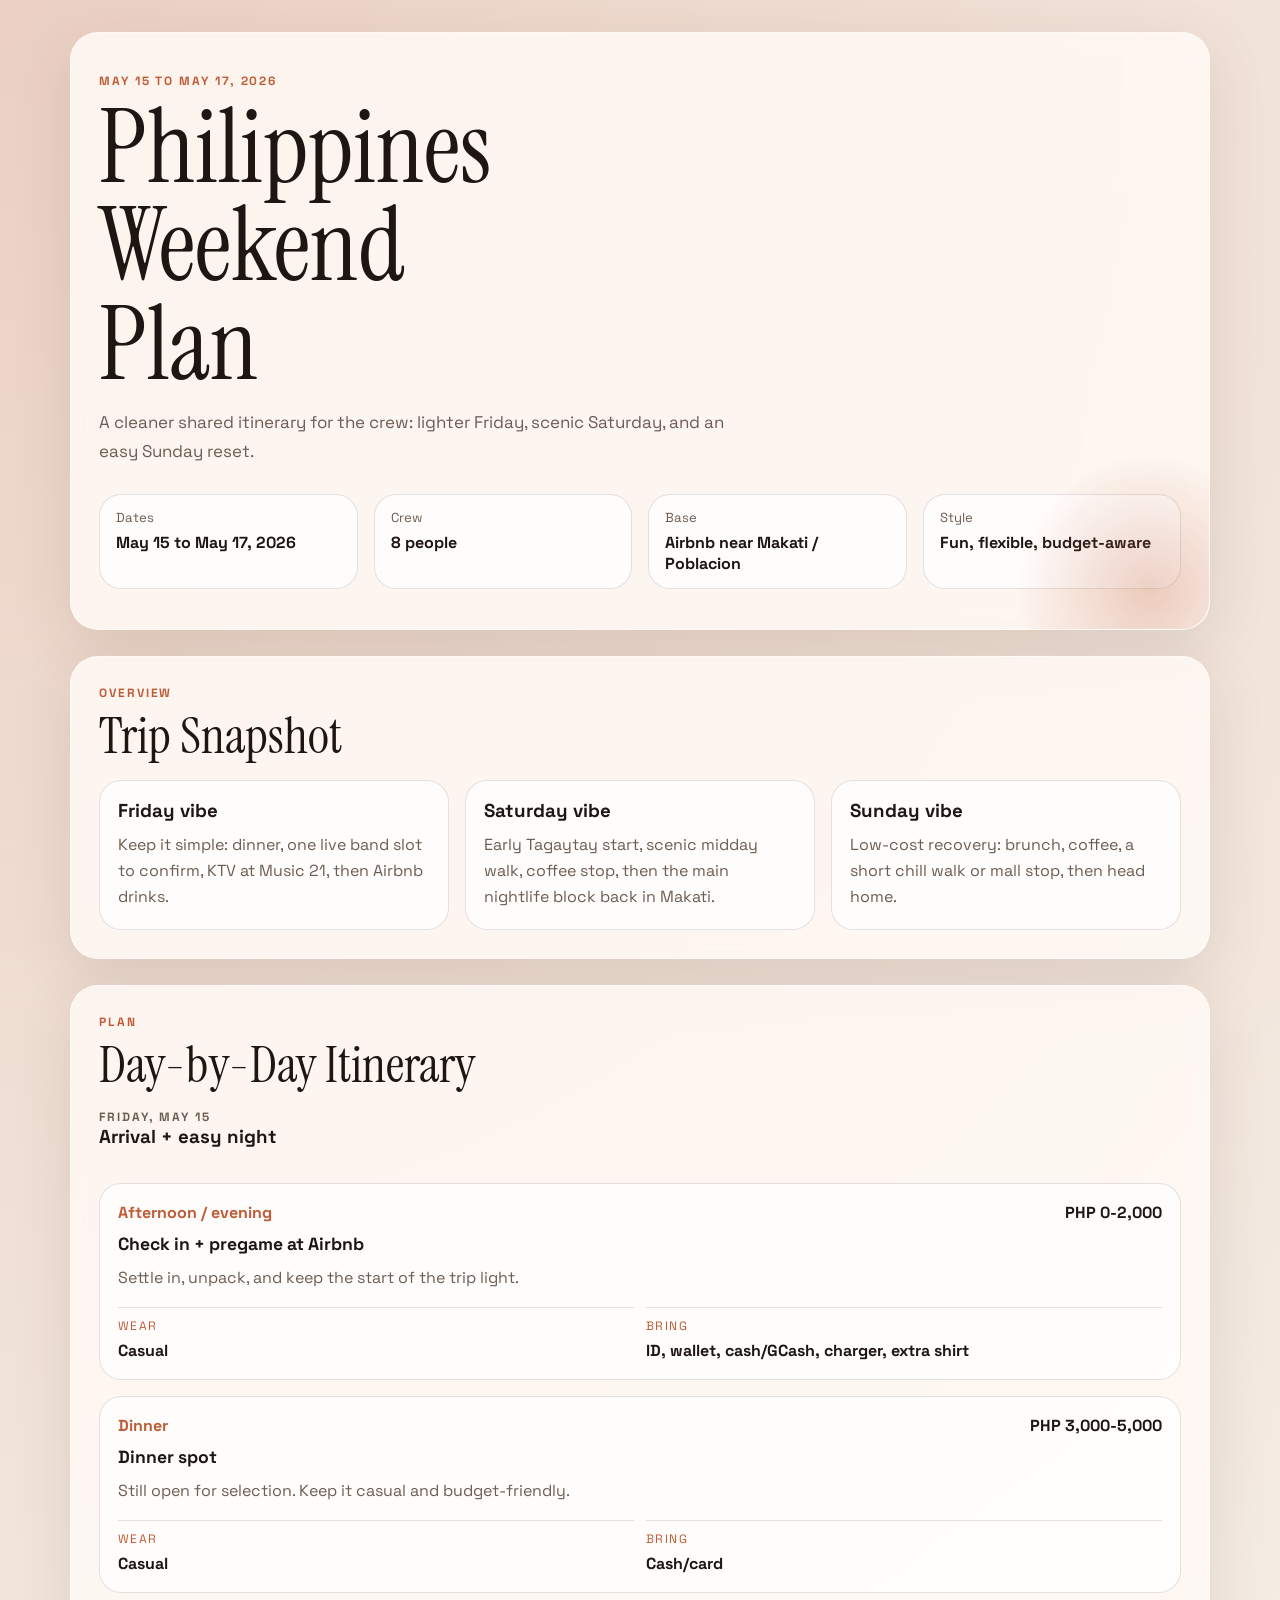
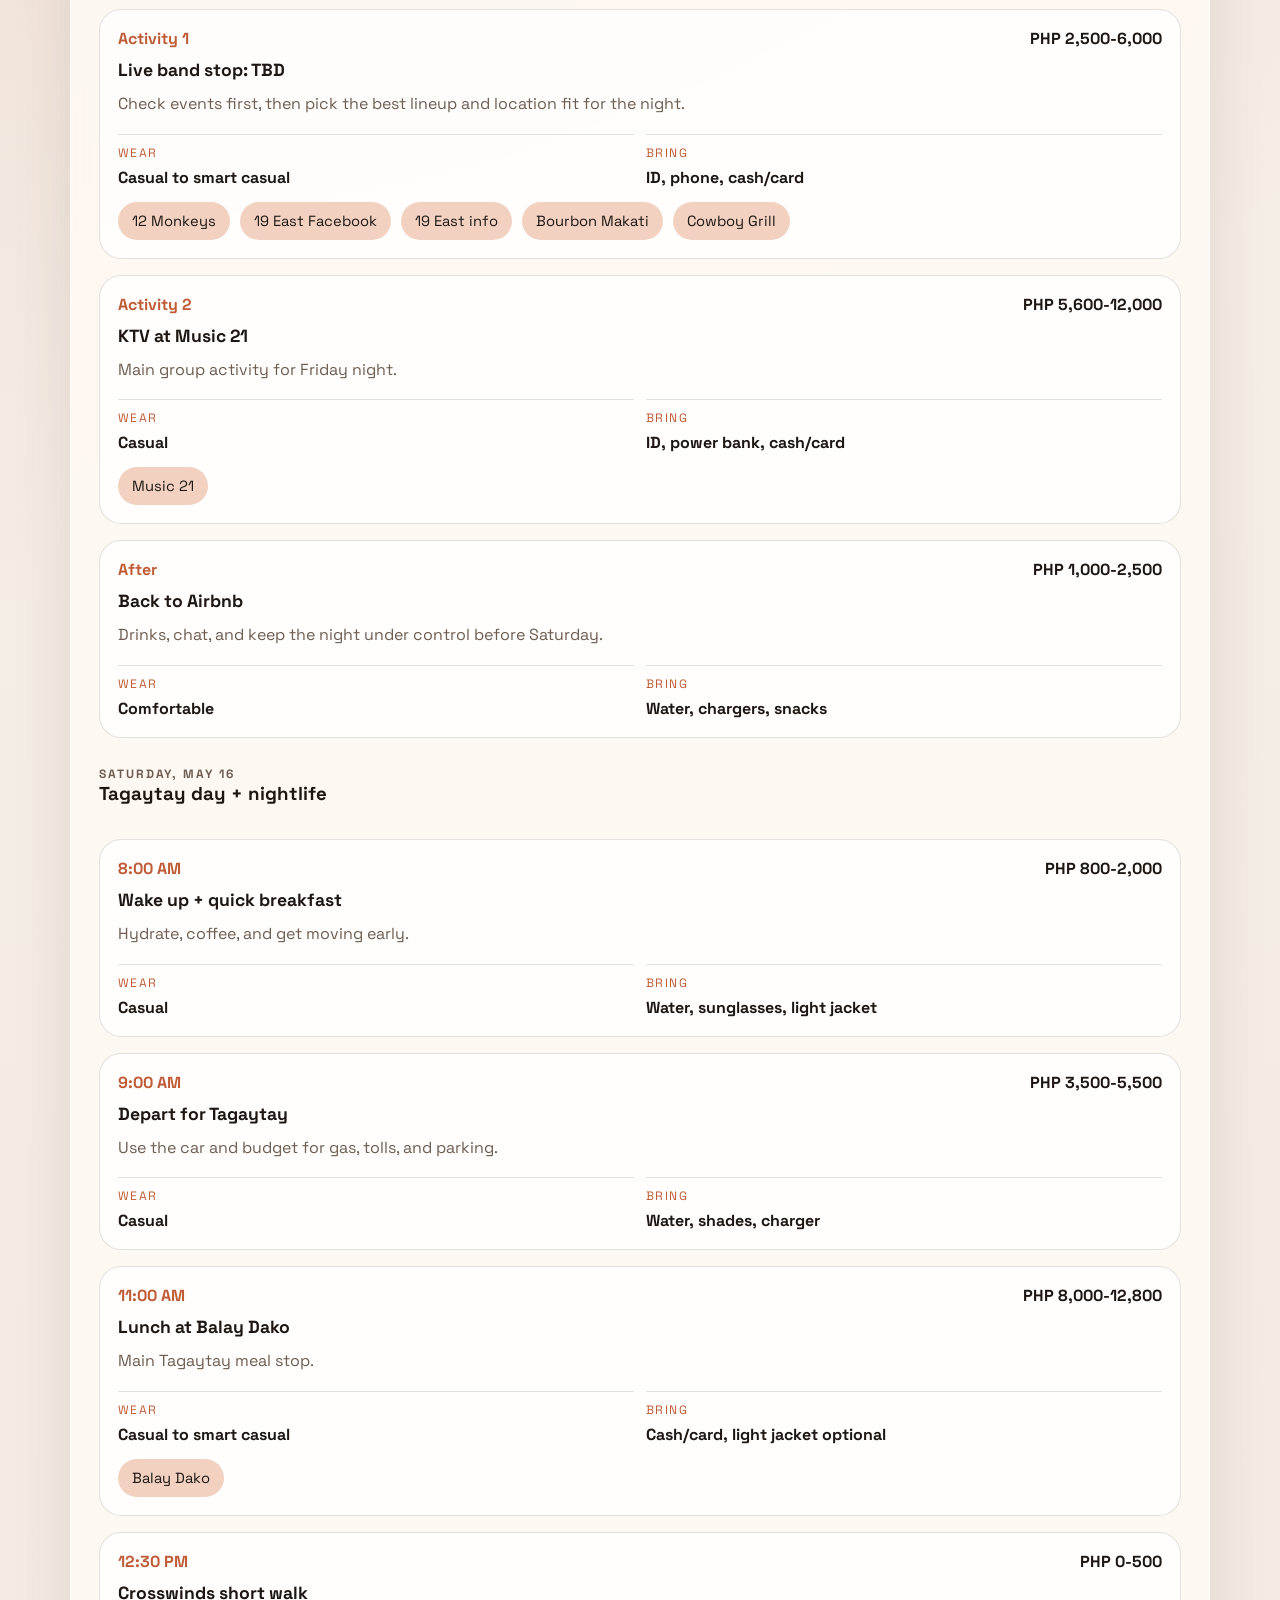
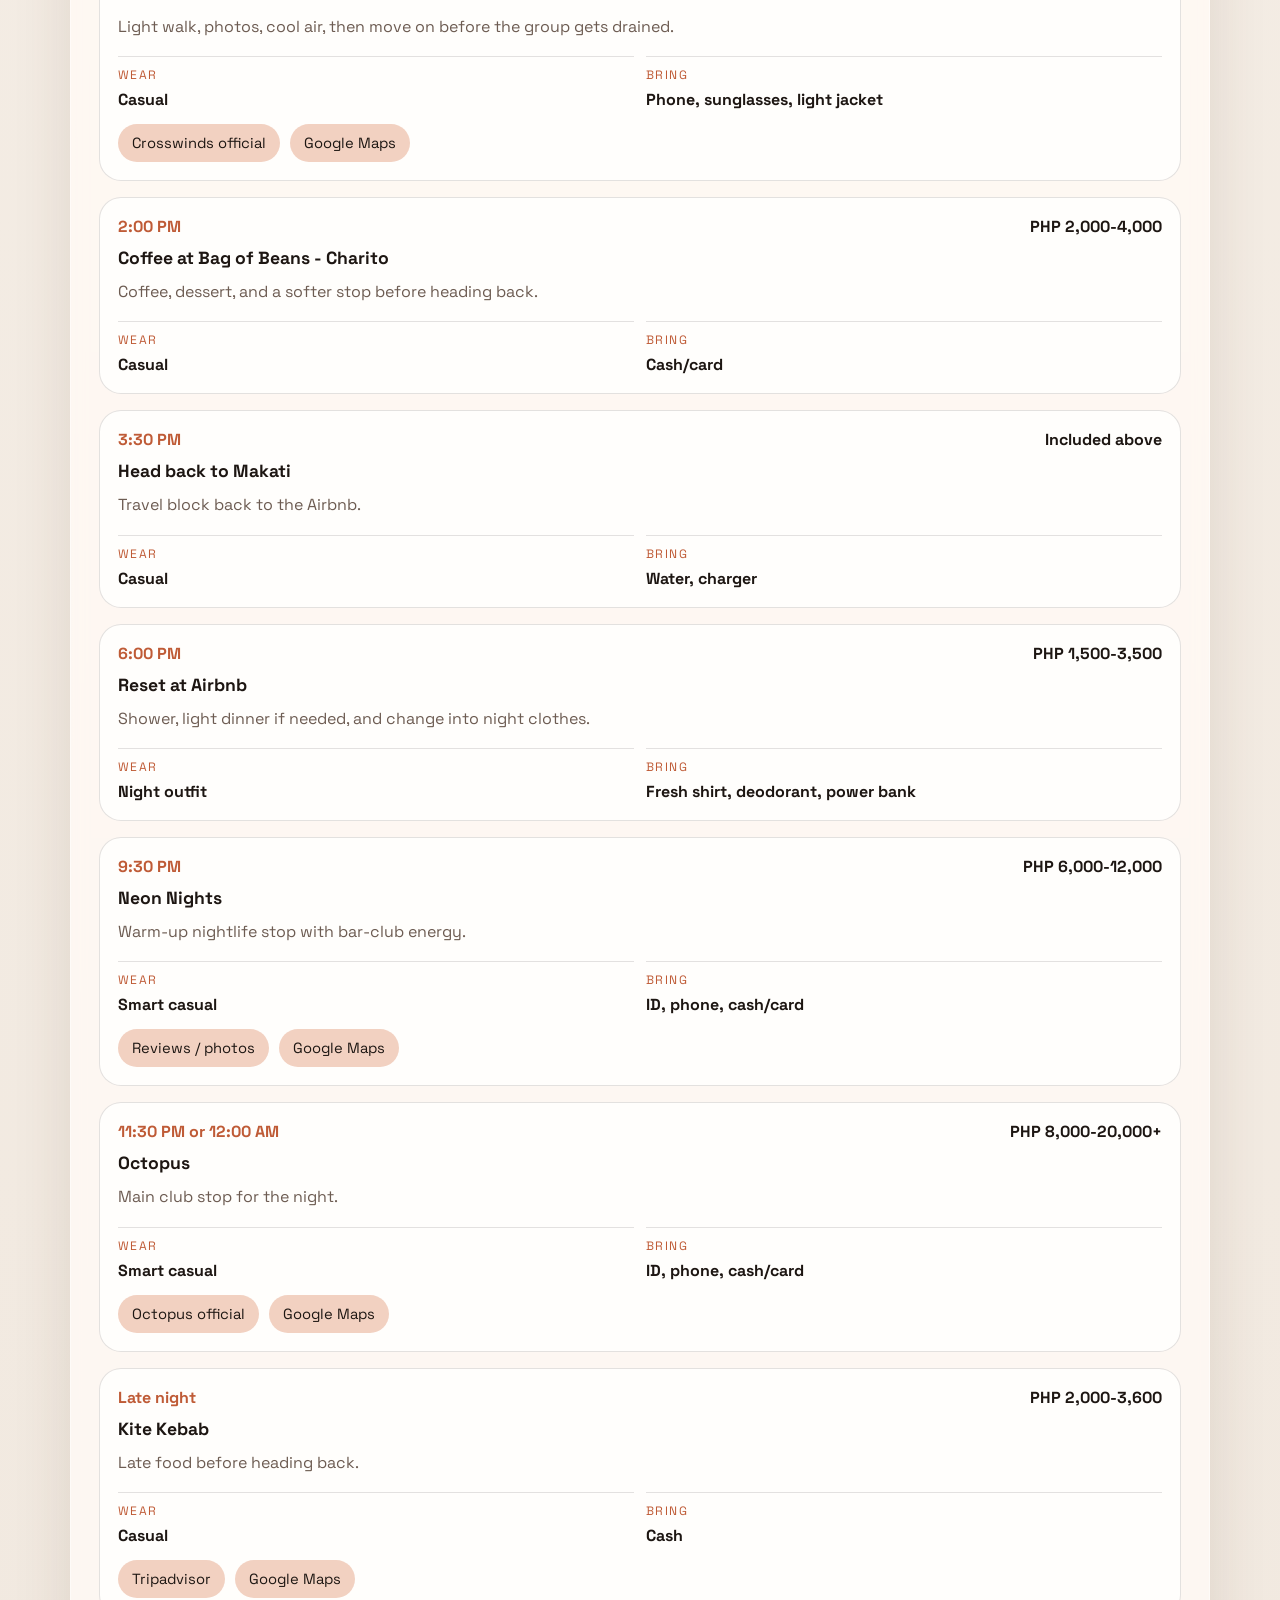
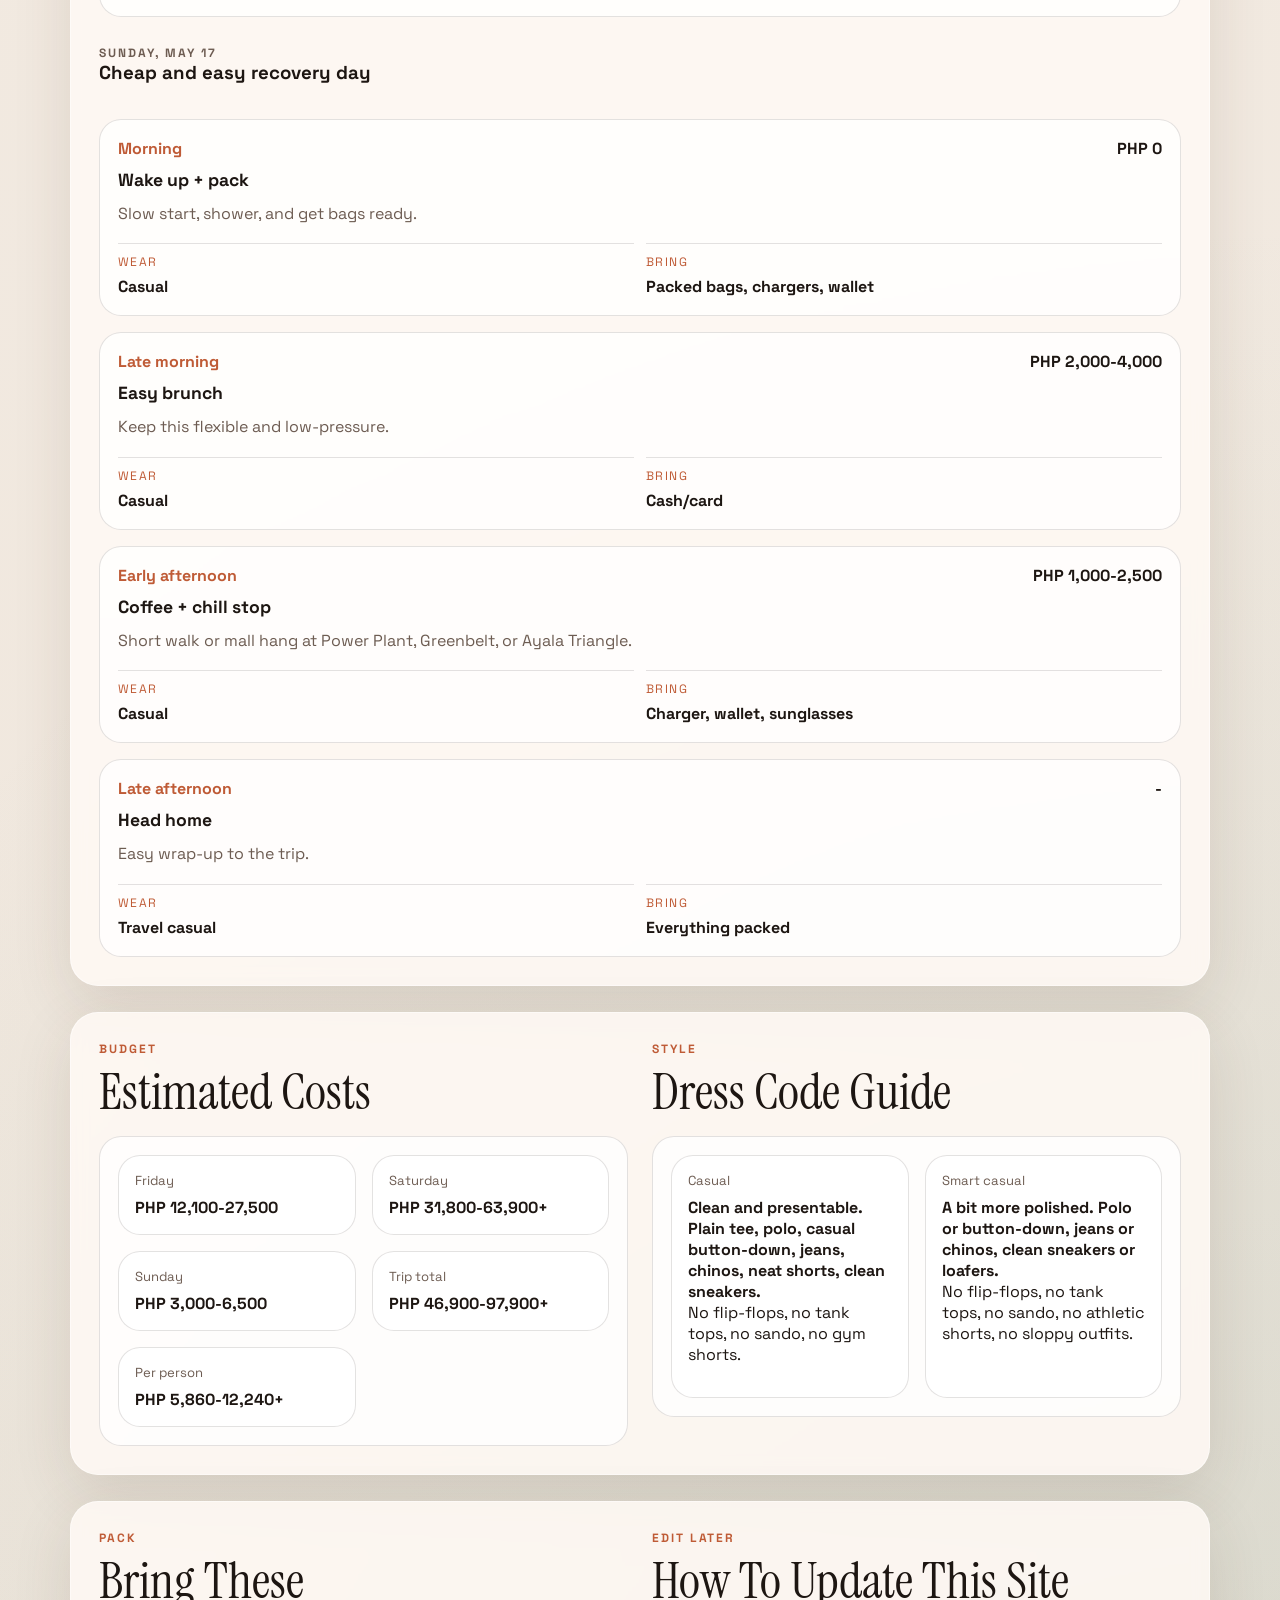
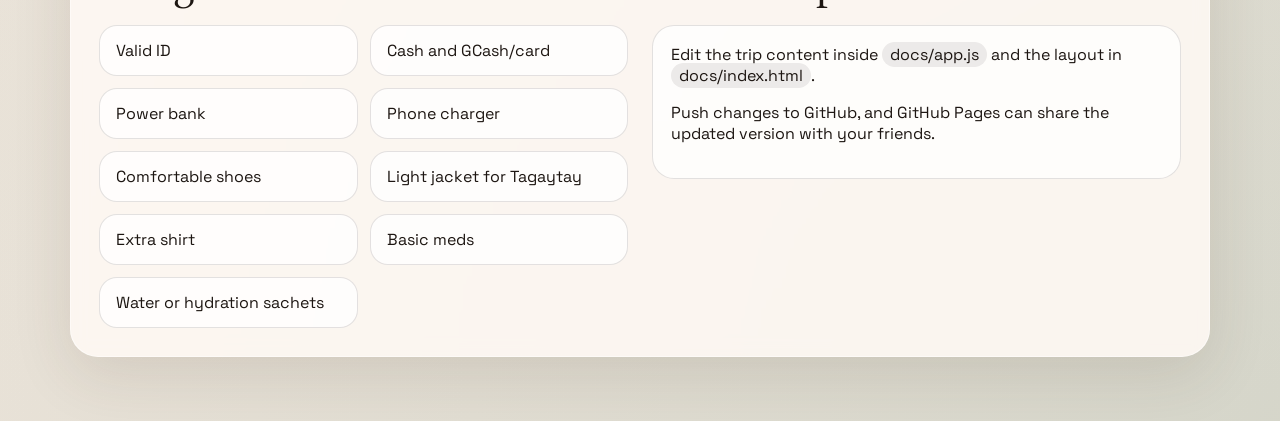
==== docs/index.html @ db1769f0 "Add trip website" ====
<!DOCTYPE html>
<html lang="en">
  <head>
    <meta charset="UTF-8" />
    <meta name="viewport" content="width=device-width, initial-scale=1.0" />
    <title>Philippines May 2026</title>
    <meta
      name="description"
      content="A shareable weekend itinerary for May 15 to May 17, 2026."
    />
    <link rel="preconnect" href="https://fonts.googleapis.com" />
    <link rel="preconnect" href="https://fonts.gstatic.com" crossorigin />
    <link
      href="https://fonts.googleapis.com/css2?family=Space+Grotesk:wght@400;500;700&family=Instrument+Serif:ital@0;1&display=swap"
      rel="stylesheet"
    />
    <link rel="stylesheet" href="./styles.css" />
  </head>
  <body>
    <div class="page-shell">
      <header class="hero">
        <p class="eyebrow">May 15 to May 17, 2026</p>
        <h1>Philippines Weekend Plan</h1>
        <p class="hero-copy">
          A cleaner shared itinerary for the crew: lighter Friday, scenic
          Saturday, and an easy Sunday reset.
        </p>
        <div class="hero-meta" id="hero-meta"></div>
      </header>

      <main>
        <section class="section">
          <div class="section-heading">
            <p class="eyebrow">Overview</p>
            <h2>Trip Snapshot</h2>
          </div>
          <div class="overview-grid" id="overview-grid"></div>
        </section>

        <section class="section">
          <div class="section-heading">
            <p class="eyebrow">Plan</p>
            <h2>Day-by-Day Itinerary</h2>
          </div>
          <div class="timeline" id="timeline"></div>
        </section>

        <section class="section split-section">
          <div>
            <div class="section-heading">
              <p class="eyebrow">Budget</p>
              <h2>Estimated Costs</h2>
            </div>
            <div class="budget-card" id="budget-card"></div>
          </div>

          <div>
            <div class="section-heading">
              <p class="eyebrow">Style</p>
              <h2>Dress Code Guide</h2>
            </div>
            <div class="legend-card" id="dress-guide"></div>
          </div>
        </section>

        <section class="section split-section">
          <div>
            <div class="section-heading">
              <p class="eyebrow">Pack</p>
              <h2>Bring These</h2>
            </div>
            <ul class="checklist" id="packing-list"></ul>
          </div>

          <div>
            <div class="section-heading">
              <p class="eyebrow">Edit Later</p>
              <h2>How To Update This Site</h2>
            </div>
            <div class="legend-card">
              <p>
                Edit the trip content inside <code>docs/app.js</code> and the
                layout in <code>docs/index.html</code>.
              </p>
              <p>
                Push changes to GitHub, and GitHub Pages can share the updated
                version with your friends.
              </p>
            </div>
          </div>
        </section>
      </main>
    </div>

    <script src="./app.js"></script>
  </body>
</html>
---- docs/styles.css ----
:root {
  --bg: #f4efe7;
  --paper: rgba(255, 250, 245, 0.86);
  --ink: #1d1612;
  --muted: #6d5c52;
  --accent: #bf5b36;
  --accent-soft: #f2d1c1;
  --line: rgba(29, 22, 18, 0.12);
  --shadow: 0 18px 60px rgba(78, 46, 31, 0.12);
}

* {
  box-sizing: border-box;
}

body {
  margin: 0;
  font-family: "Space Grotesk", sans-serif;
  color: var(--ink);
  background:
    radial-gradient(circle at top left, rgba(191, 91, 54, 0.22), transparent 32%),
    radial-gradient(circle at bottom right, rgba(98, 140, 120, 0.18), transparent 26%),
    linear-gradient(180deg, #f7f1ea 0%, #efe6dc 100%);
}

.page-shell {
  max-width: 1180px;
  margin: 0 auto;
  padding: 32px 20px 64px;
}

.hero,
.section {
  background: var(--paper);
  border: 1px solid rgba(255, 255, 255, 0.5);
  backdrop-filter: blur(8px);
  border-radius: 28px;
  box-shadow: var(--shadow);
}

.hero {
  padding: 40px 28px;
  position: relative;
  overflow: hidden;
}

.hero::after {
  content: "";
  position: absolute;
  inset: auto -80px -100px auto;
  width: 280px;
  height: 280px;
  border-radius: 50%;
  background: radial-gradient(circle, rgba(191, 91, 54, 0.28), transparent 68%);
}

.eyebrow {
  margin: 0 0 10px;
  text-transform: uppercase;
  letter-spacing: 0.16em;
  font-size: 0.75rem;
  color: var(--accent);
  font-weight: 700;
}

h1,
h2,
h3,
h4,
p {
  margin-top: 0;
}

h1,
h2 {
  font-family: "Instrument Serif", serif;
  font-weight: 400;
  line-height: 0.96;
}

h1 {
  font-size: clamp(3rem, 9vw, 6.4rem);
  margin-bottom: 14px;
  max-width: 10ch;
}

h2 {
  font-size: clamp(2rem, 5vw, 3.2rem);
  margin-bottom: 0;
}

.hero-copy {
  max-width: 640px;
  font-size: 1.06rem;
  color: var(--muted);
  line-height: 1.7;
}

.hero-meta,
.overview-grid,
.timeline,
.budget-grid,
.dress-grid {
  display: grid;
  gap: 16px;
}

.hero-meta {
  margin-top: 28px;
  grid-template-columns: repeat(auto-fit, minmax(180px, 1fr));
}

.meta-pill,
.overview-card,
.budget-item,
.dress-item,
.timeline-stop,
.budget-card,
.legend-card {
  border: 1px solid var(--line);
  background: rgba(255, 255, 255, 0.72);
  border-radius: 22px;
}

.meta-pill {
  padding: 14px 16px;
}

.meta-pill span {
  display: block;
  color: var(--muted);
  font-size: 0.82rem;
  margin-bottom: 6px;
}

.meta-pill strong {
  font-size: 1rem;
}

.section {
  margin-top: 26px;
  padding: 28px;
}

.section-heading {
  margin-bottom: 20px;
}

.overview-grid {
  grid-template-columns: repeat(auto-fit, minmax(220px, 1fr));
}

.overview-card {
  padding: 18px;
}

.overview-card h3 {
  margin-bottom: 10px;
}

.overview-card p {
  color: var(--muted);
  line-height: 1.65;
  margin-bottom: 0;
}

.timeline {
  gap: 28px;
}

.day-block {
  display: grid;
  gap: 16px;
}

.day-header {
  display: flex;
  justify-content: space-between;
  align-items: end;
  gap: 16px;
}

.day-header p {
  margin-bottom: 0;
  color: var(--muted);
}

.timeline-stop {
  padding: 18px;
}

.stop-topline {
  display: flex;
  justify-content: space-between;
  gap: 12px;
  align-items: baseline;
  margin-bottom: 10px;
}

.stop-time {
  font-weight: 700;
  color: var(--accent);
}

.stop-cost {
  font-weight: 700;
  white-space: nowrap;
}

.timeline-stop h4 {
  margin-bottom: 10px;
  font-size: 1.1rem;
}

.timeline-stop p {
  color: var(--muted);
  line-height: 1.65;
}

.stop-meta {
  display: grid;
  grid-template-columns: repeat(auto-fit, minmax(180px, 1fr));
  gap: 12px;
  margin-top: 14px;
}

.stop-meta div {
  padding-top: 10px;
  border-top: 1px solid var(--line);
}

.stop-meta span {
  display: block;
  font-size: 0.76rem;
  text-transform: uppercase;
  letter-spacing: 0.12em;
  color: var(--accent);
  margin-bottom: 6px;
}

.stop-links {
  display: flex;
  flex-wrap: wrap;
  gap: 10px;
  margin-top: 14px;
}

.stop-links a {
  display: inline-flex;
  padding: 10px 14px;
  border-radius: 999px;
  text-decoration: none;
  color: var(--ink);
  background: var(--accent-soft);
  font-size: 0.92rem;
}

.split-section {
  display: grid;
  grid-template-columns: 1fr 1fr;
  gap: 24px;
}

.budget-card,
.legend-card {
  padding: 18px;
}

.budget-grid,
.dress-grid {
  grid-template-columns: repeat(auto-fit, minmax(180px, 1fr));
}

.budget-item,
.dress-item {
  padding: 16px;
}

.budget-item span,
.dress-item span {
  display: block;
  color: var(--muted);
  font-size: 0.82rem;
  margin-bottom: 8px;
}

.budget-item strong,
.dress-item strong {
  font-size: 1rem;
}

.checklist {
  list-style: none;
  padding: 0;
  margin: 0;
  display: grid;
  grid-template-columns: repeat(auto-fit, minmax(180px, 1fr));
  gap: 12px;
}

.checklist li {
  padding: 14px 16px;
  border-radius: 18px;
  background: rgba(255, 255, 255, 0.78);
  border: 1px solid var(--line);
}

code {
  font-family: inherit;
  background: rgba(29, 22, 18, 0.08);
  padding: 2px 8px;
  border-radius: 999px;
}

@media (max-width: 860px) {
  .split-section {
    grid-template-columns: 1fr;
  }
}

@media (max-width: 640px) {
  .page-shell {
    padding: 18px 14px 40px;
  }

  .hero,
  .section {
    border-radius: 22px;
  }

  .hero,
  .section {
    padding: 22px 18px;
  }

  .stop-topline,
  .day-header {
    flex-direction: column;
    align-items: flex-start;
  }
}
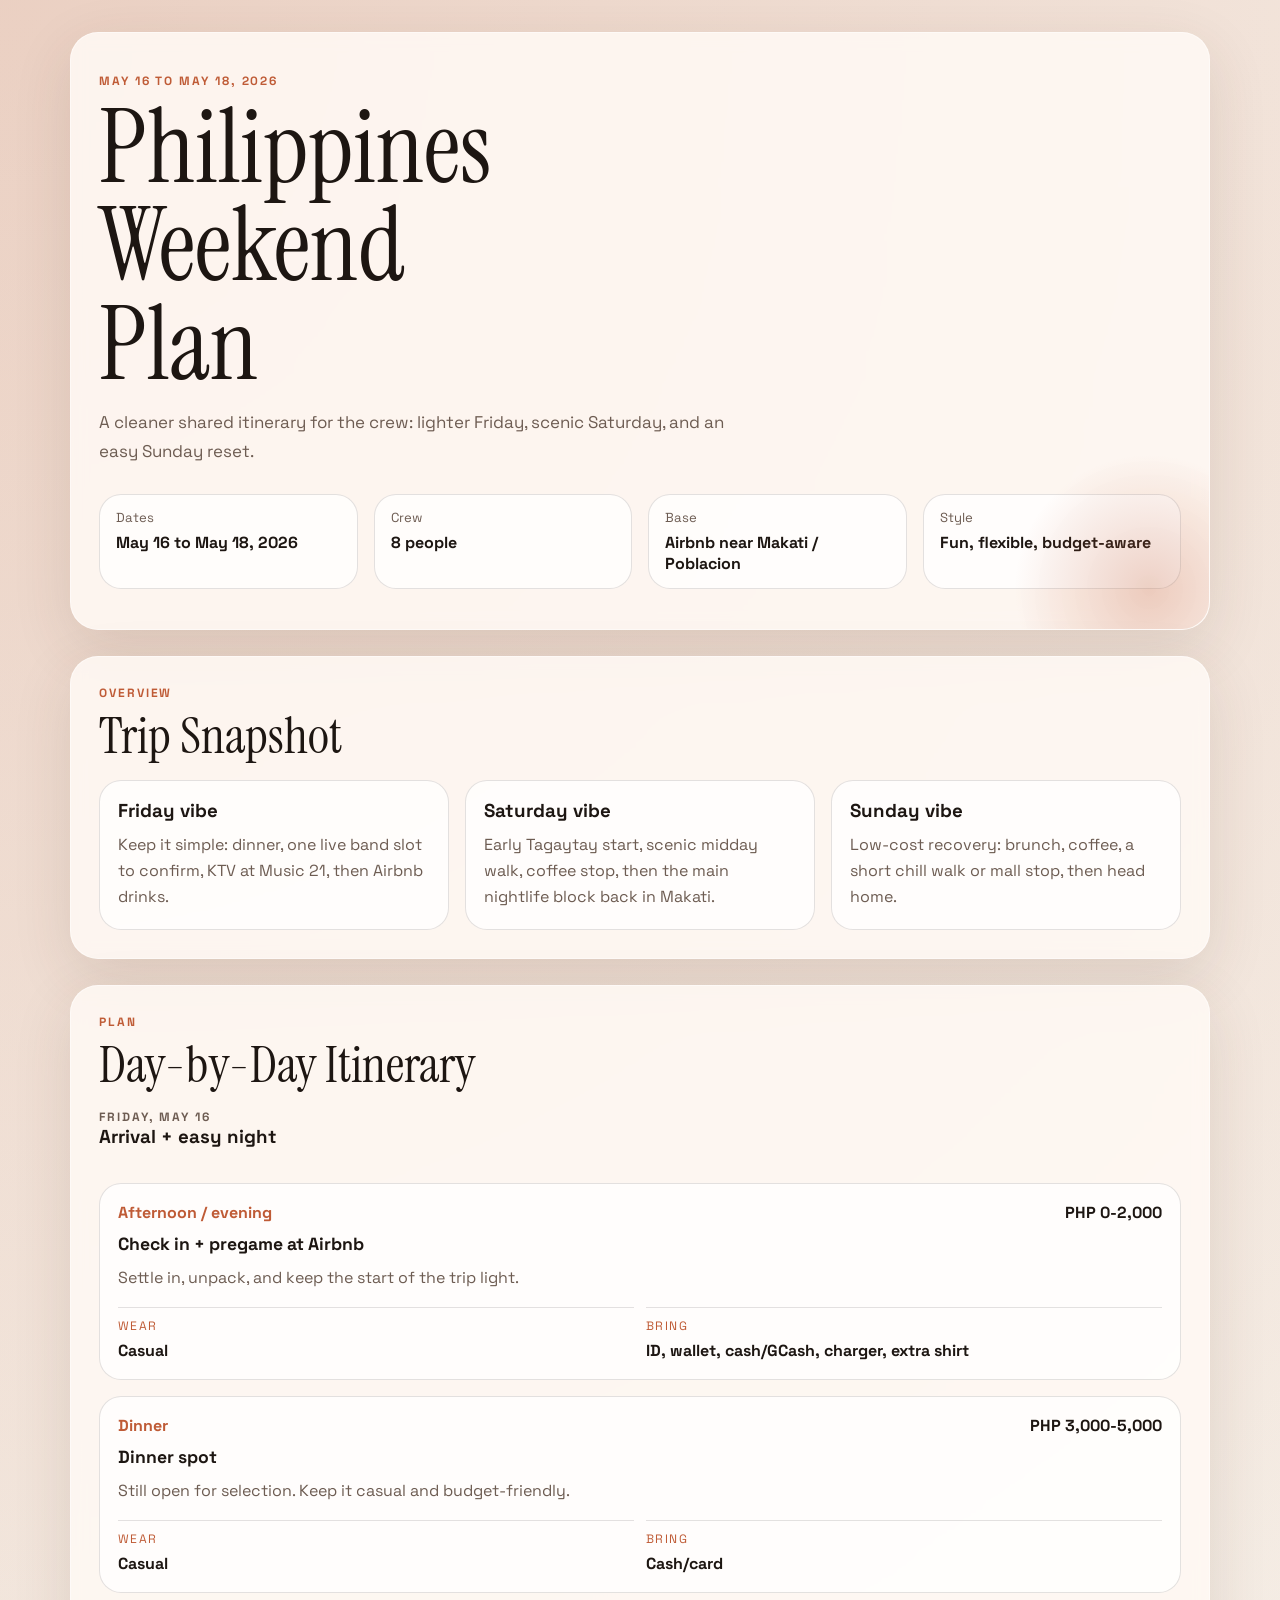
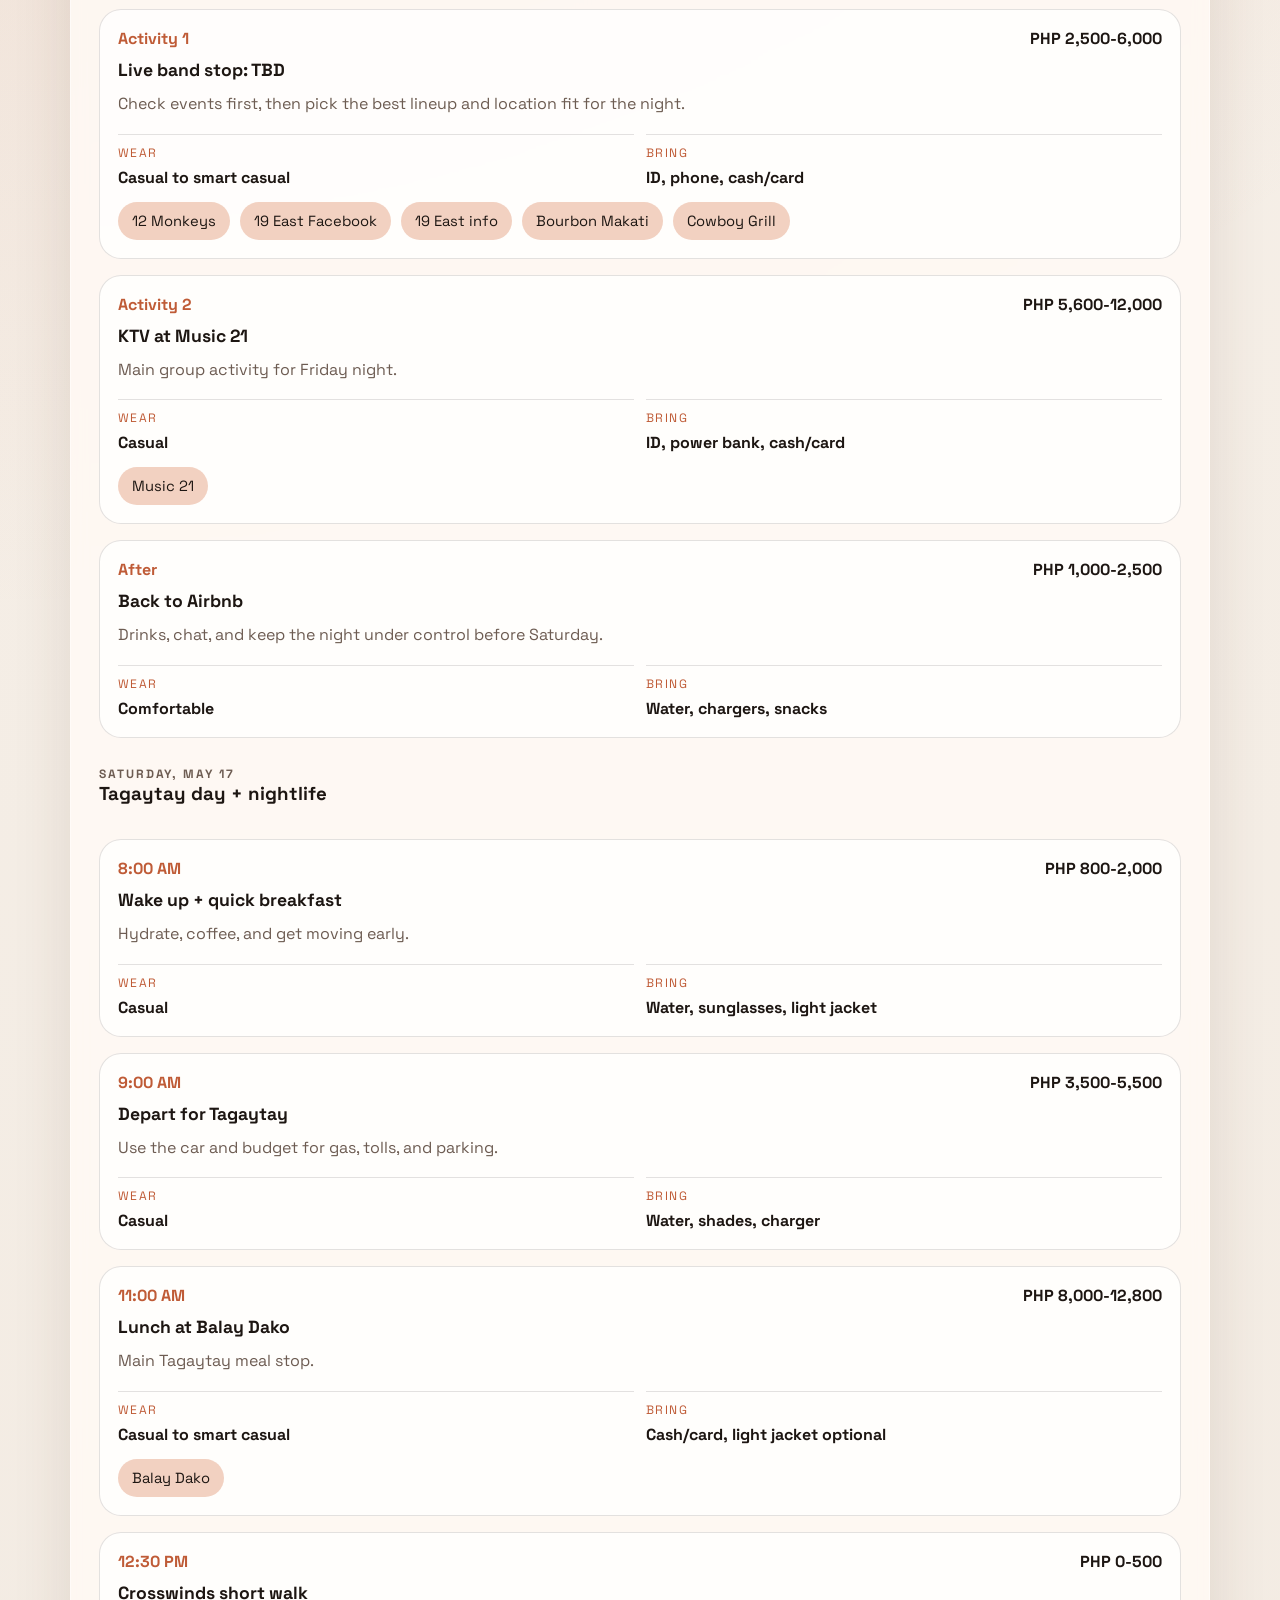
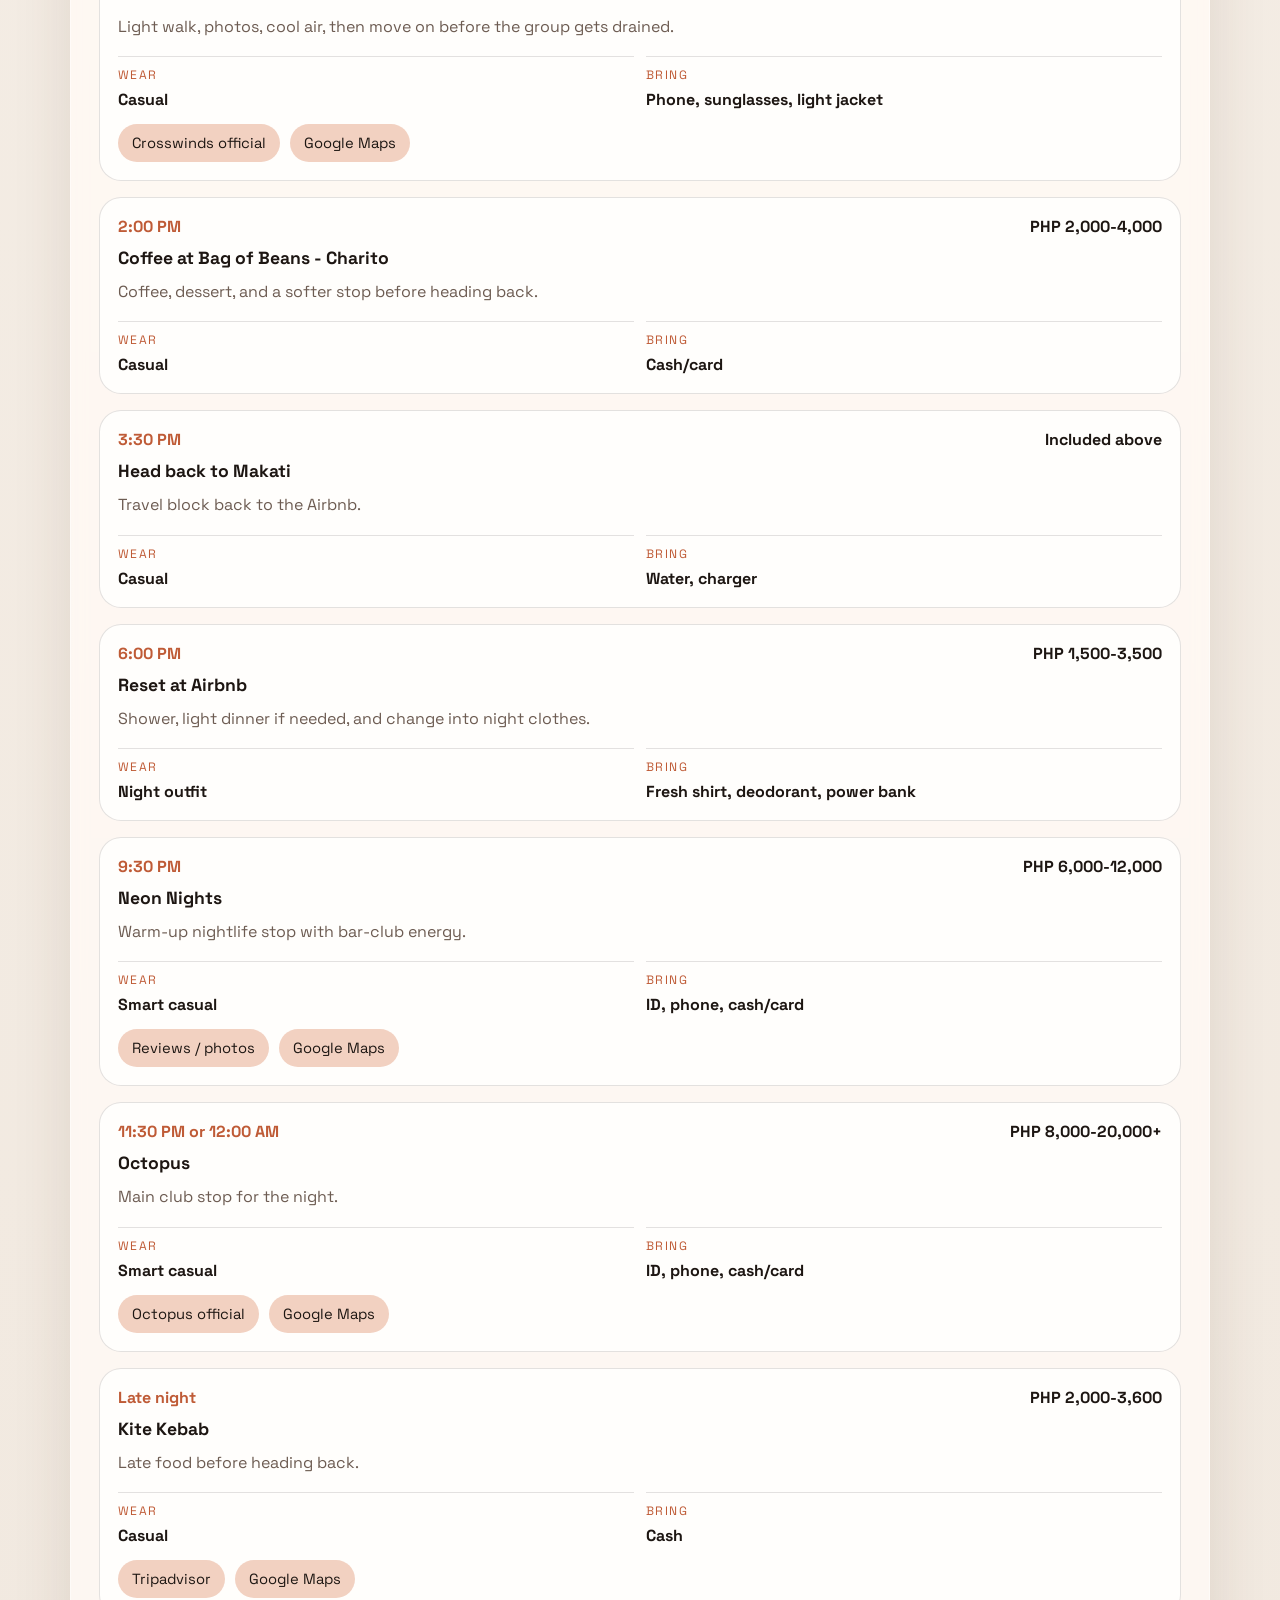
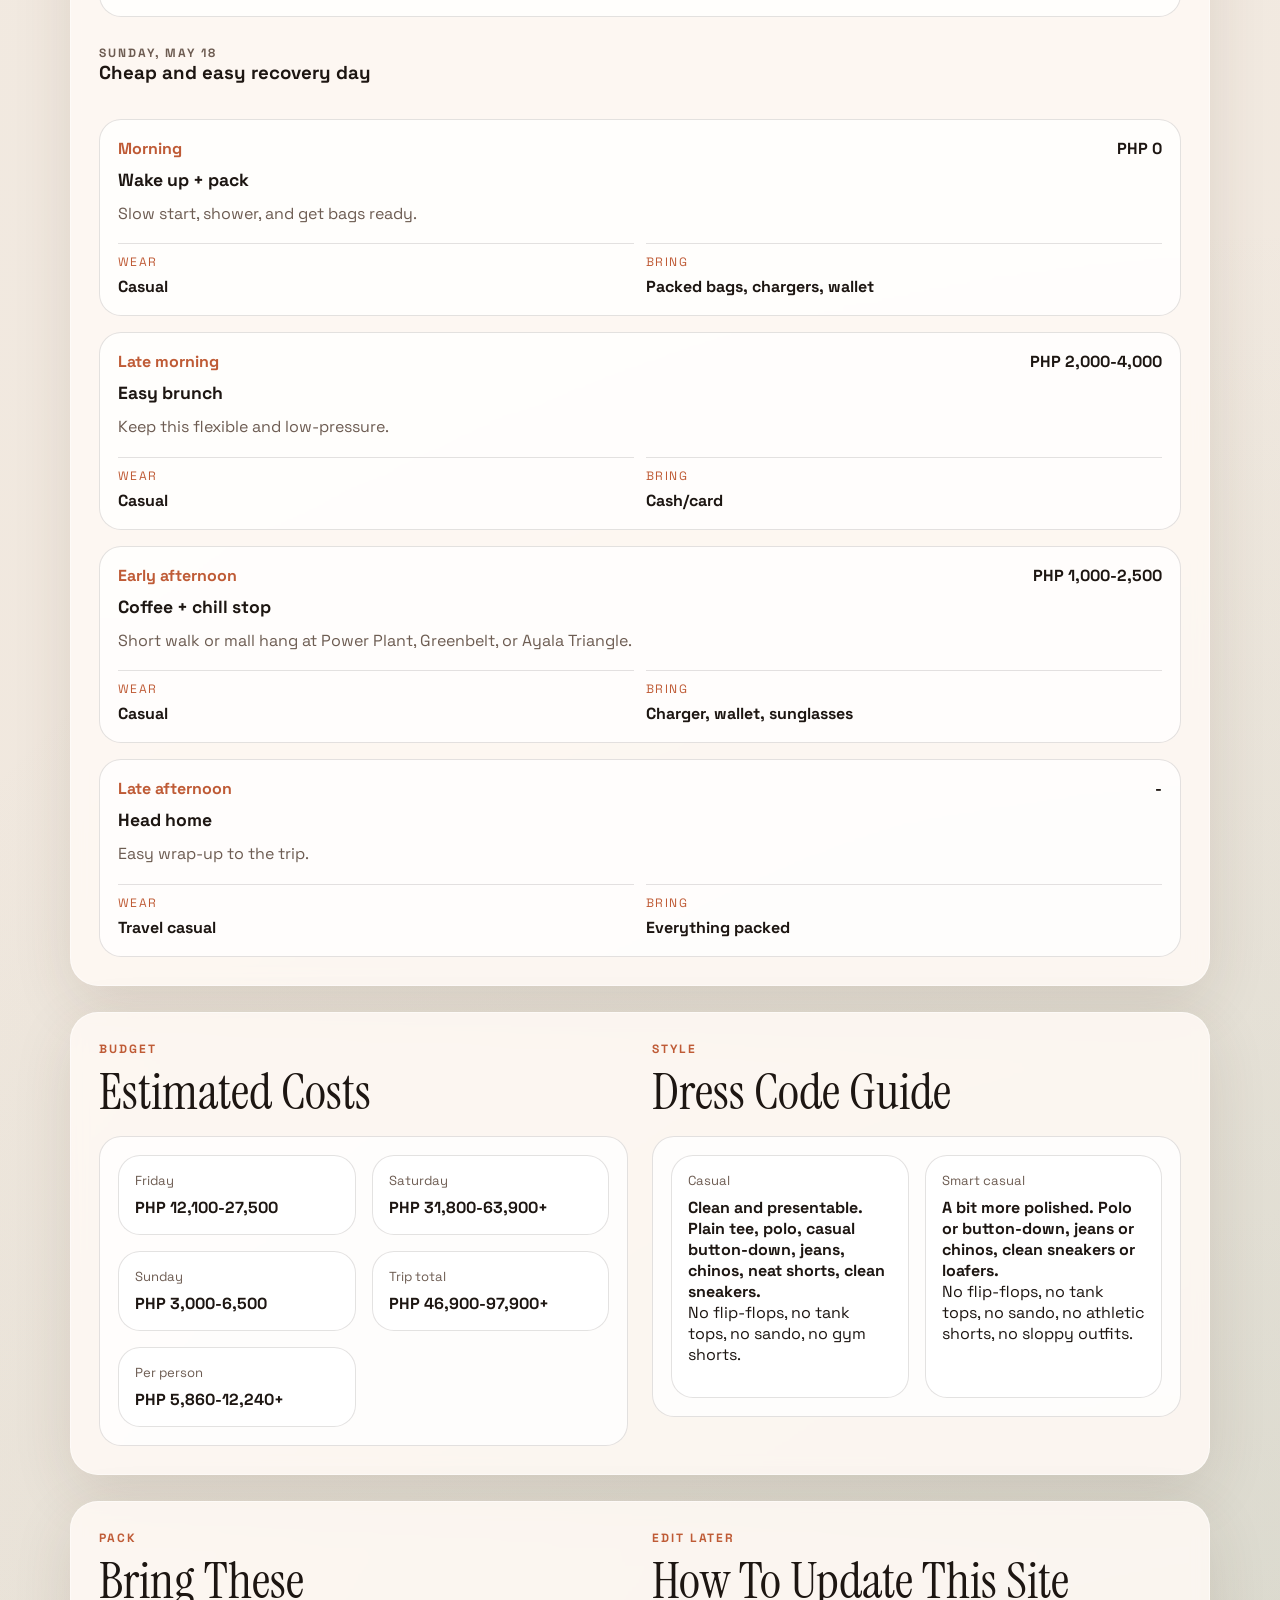
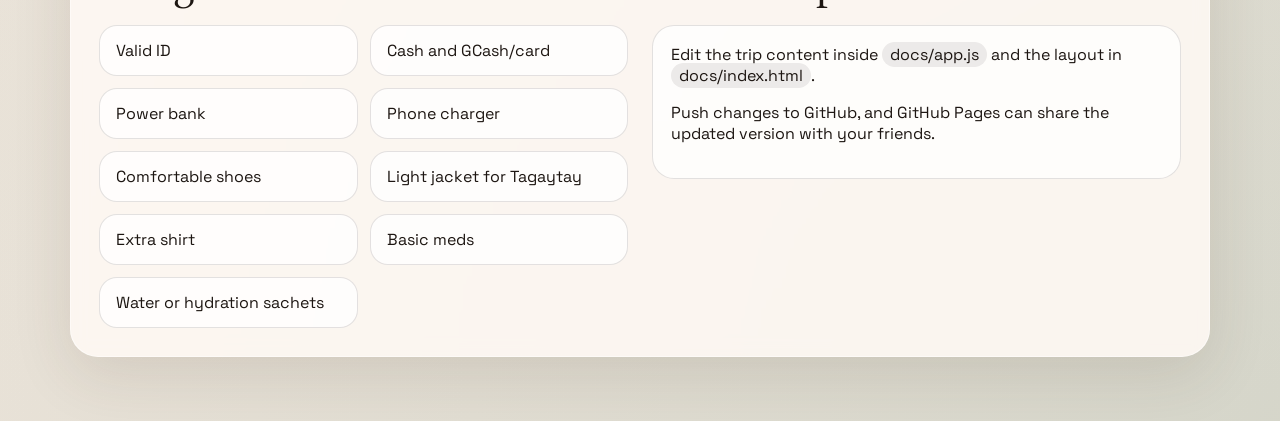
==== commit 2a8e32d1: "Fix header dates on trip site" ====
--- a/docs/index.html
+++ b/docs/index.html
@@ -19,7 +19,7 @@
   <body>
     <div class="page-shell">
       <header class="hero">
-        <p class="eyebrow">May 15 to May 17, 2026</p>
+        <p class="eyebrow">May 16 to May 18, 2026</p>
         <h1>Philippines Weekend Plan</h1>
         <p class="hero-copy">
           A cleaner shared itinerary for the crew: lighter Friday, scenic
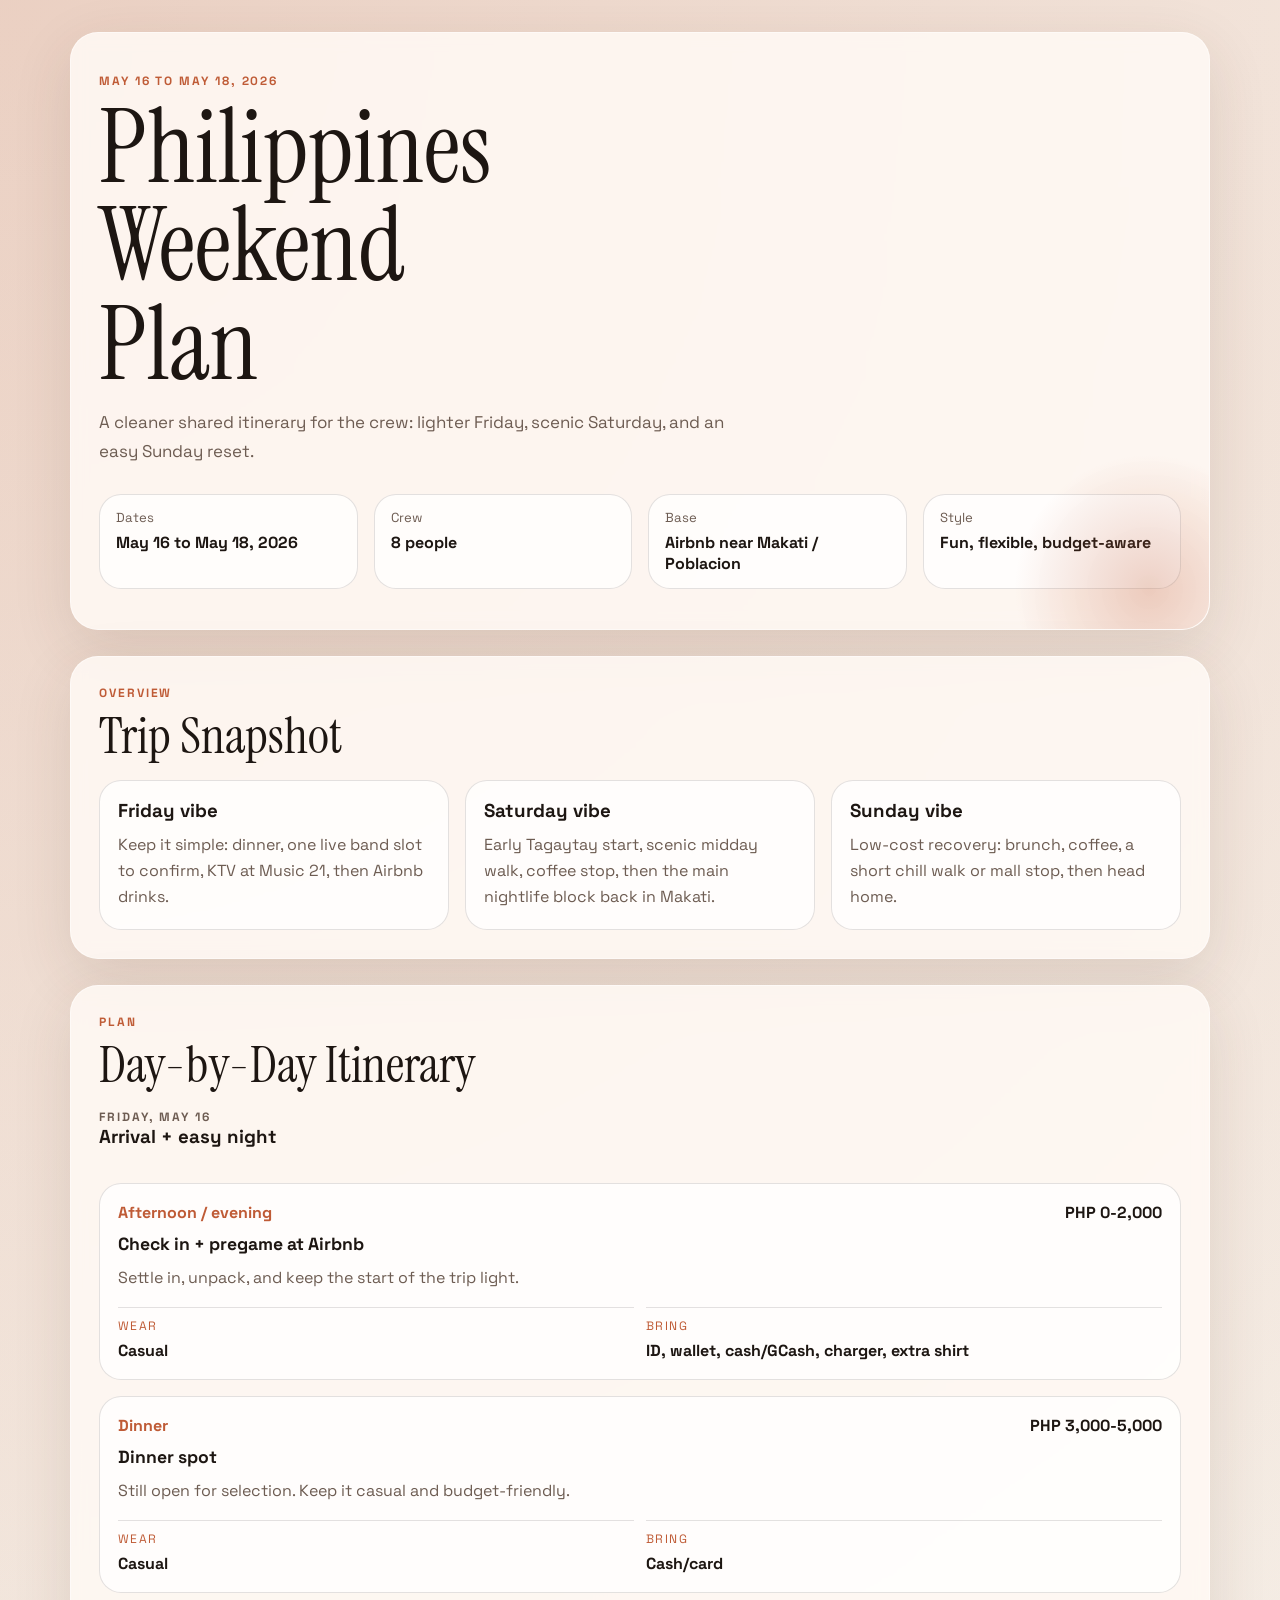
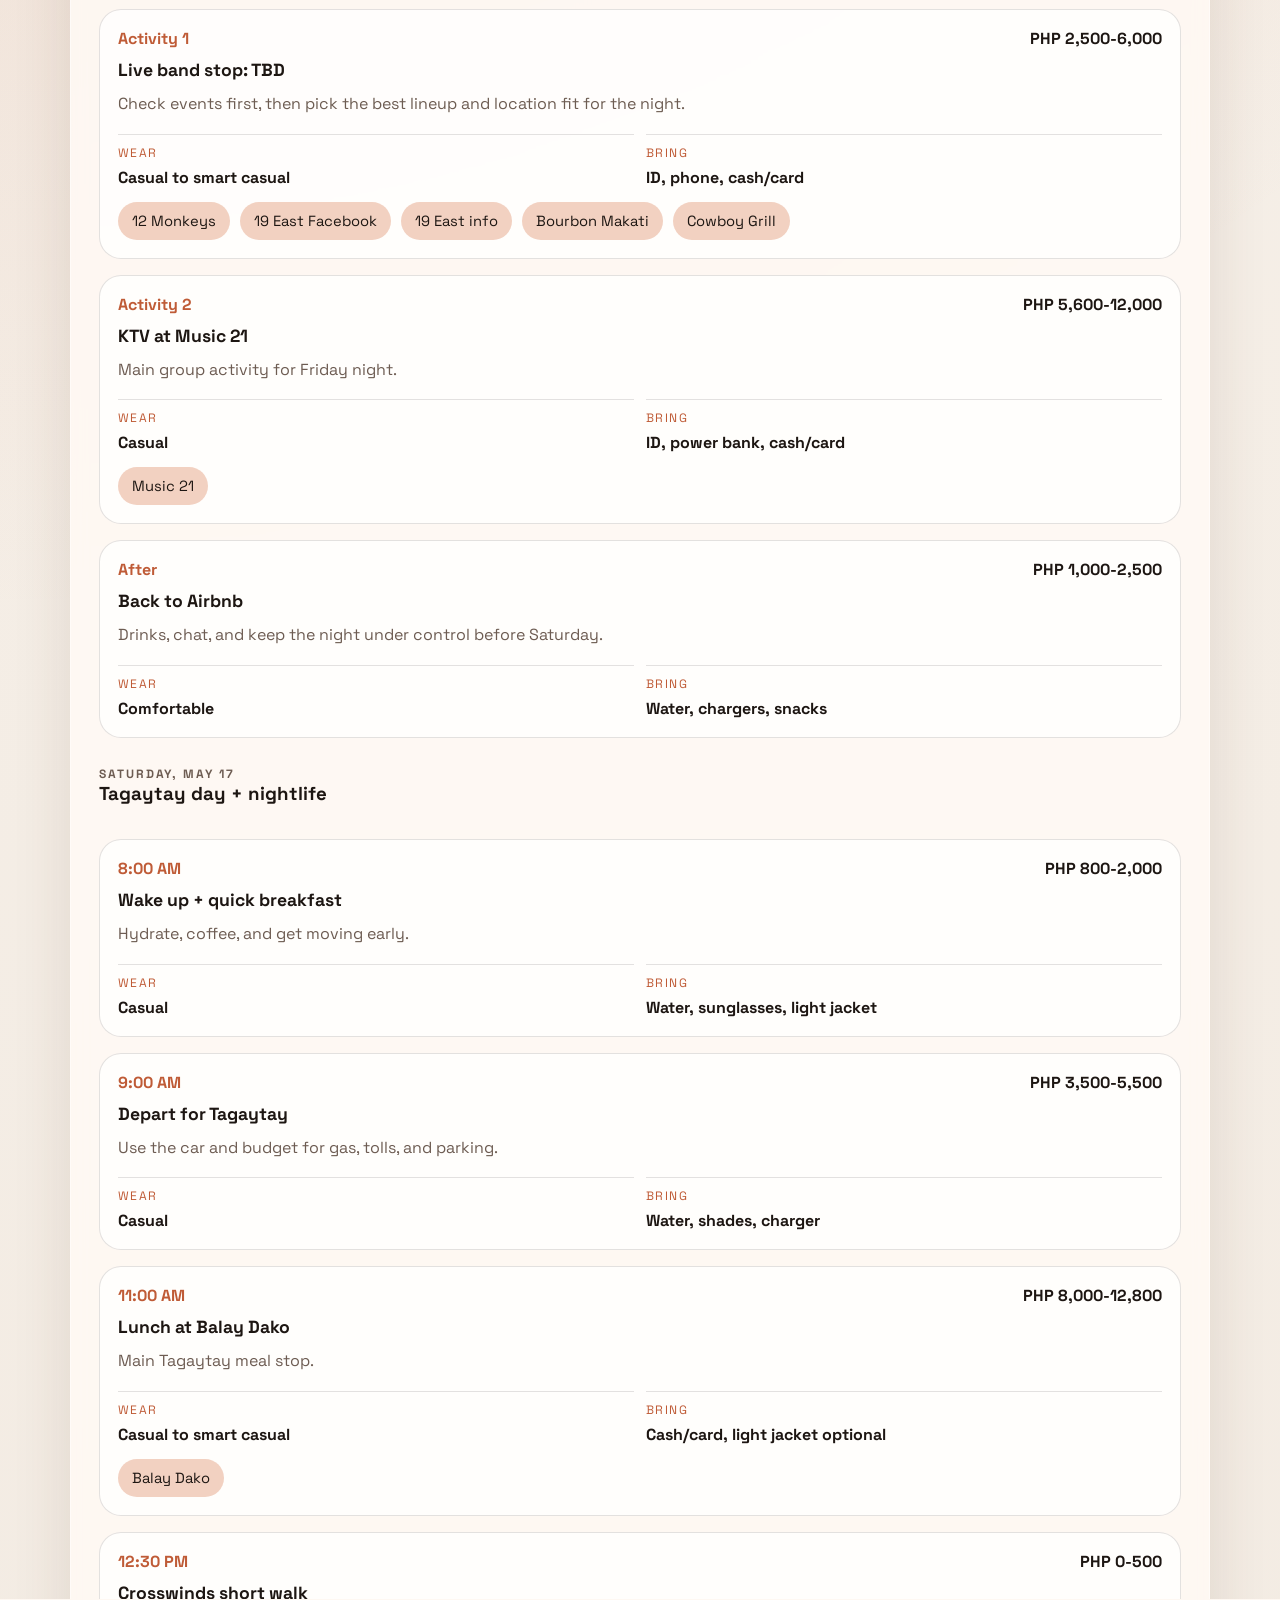
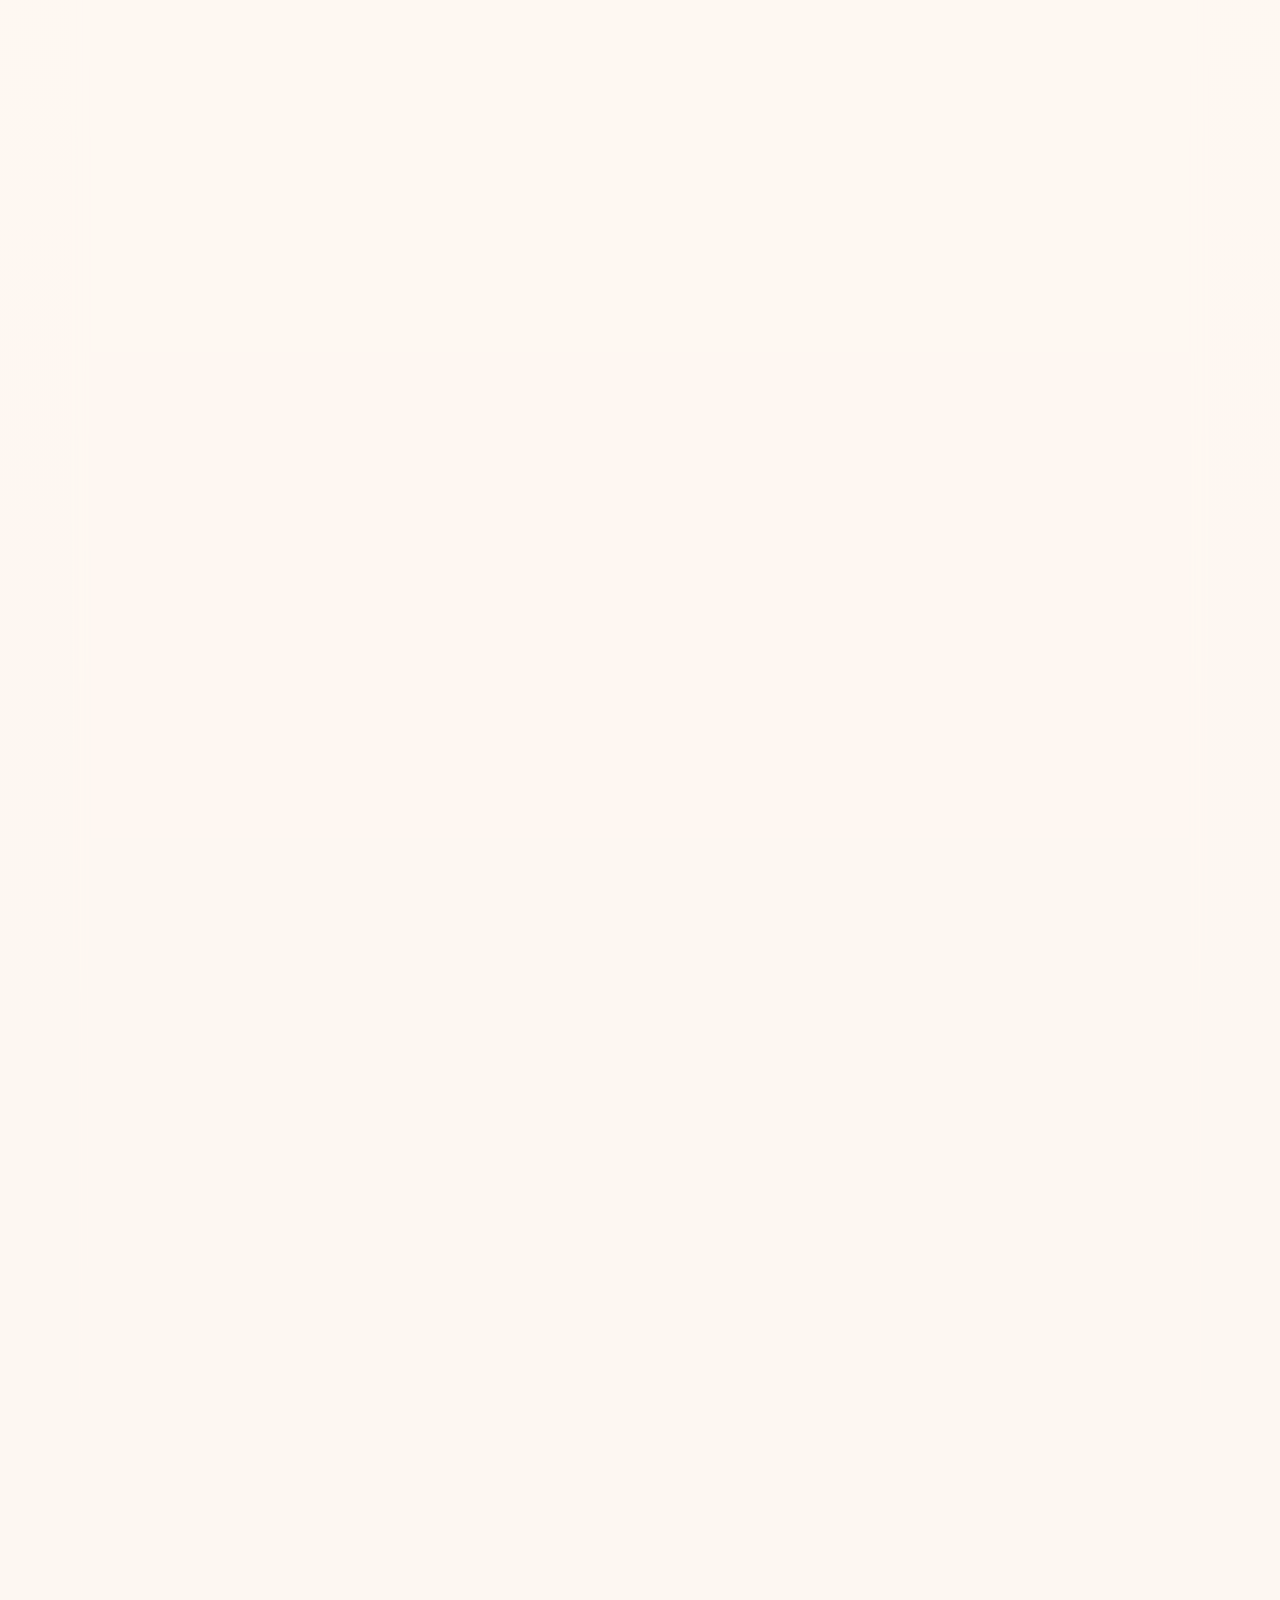
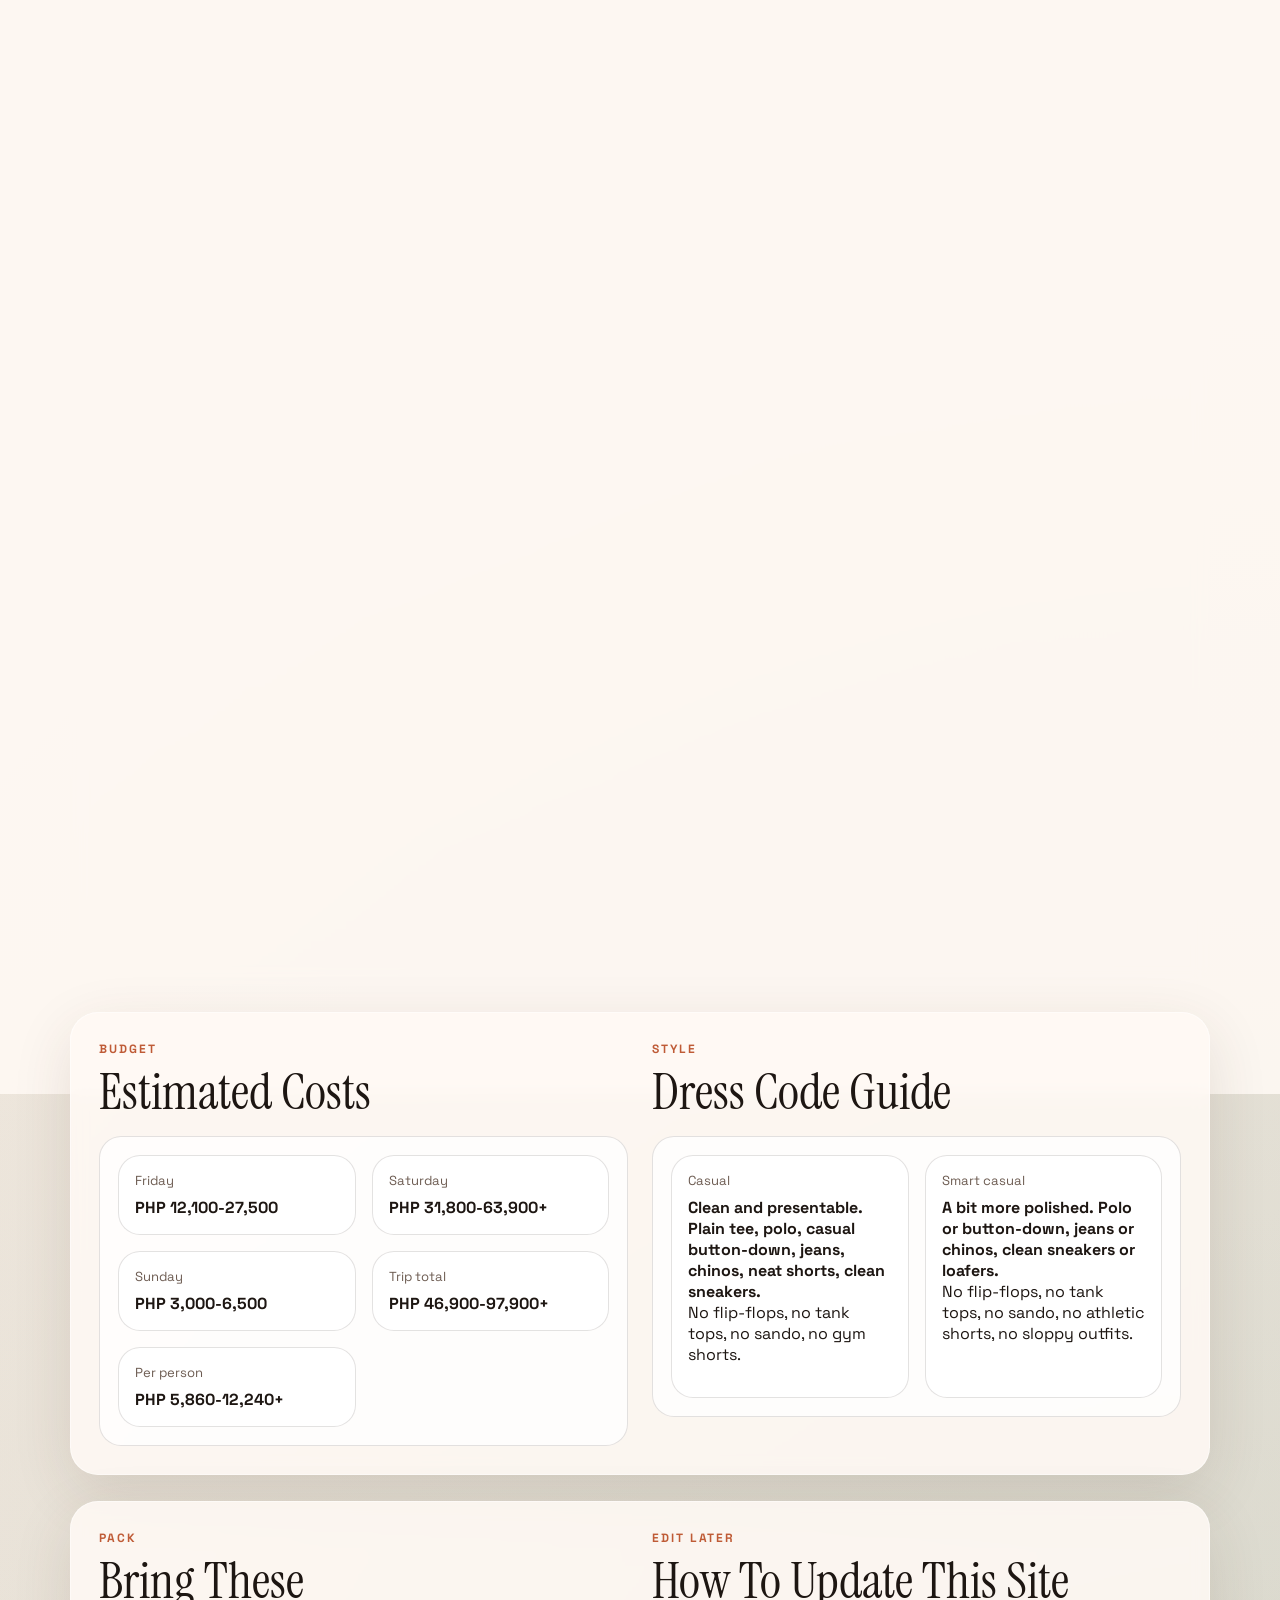
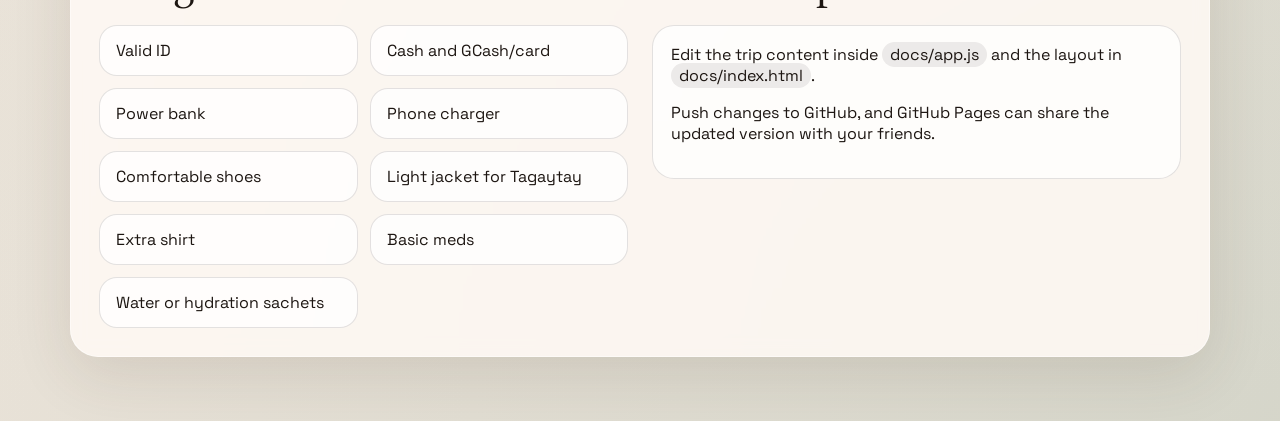
==== commit 2a7cdcc2: "Fix all website dates to May 16-18, 2026" ====
--- a/docs/index.html
+++ b/docs/index.html
@@ -6,7 +6,7 @@
     <title>Philippines May 2026</title>
     <meta
       name="description"
-      content="A shareable weekend itinerary for May 15 to May 17, 2026."
+      content="A shareable weekend itinerary for May 16 to May 18, 2026."
     />
     <link rel="preconnect" href="https://fonts.googleapis.com" />
     <link rel="preconnect" href="https://fonts.gstatic.com" crossorigin />
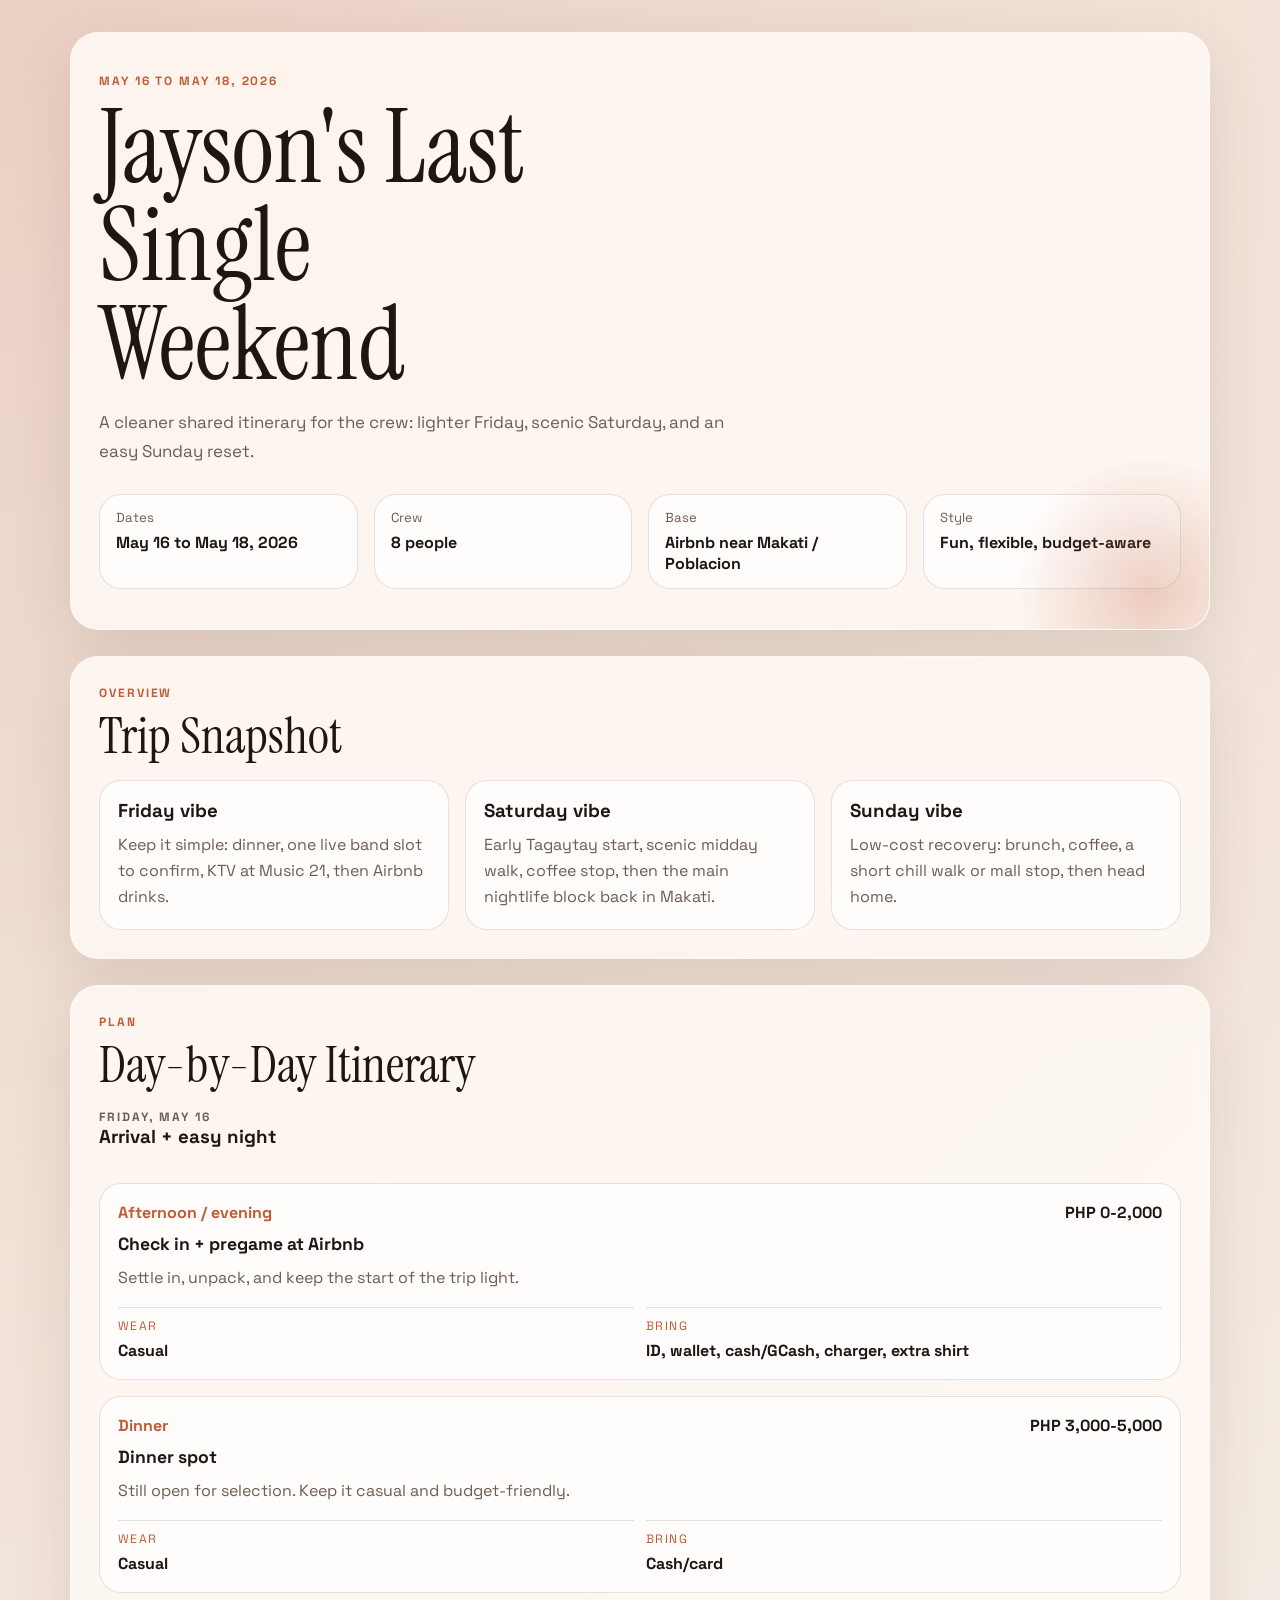
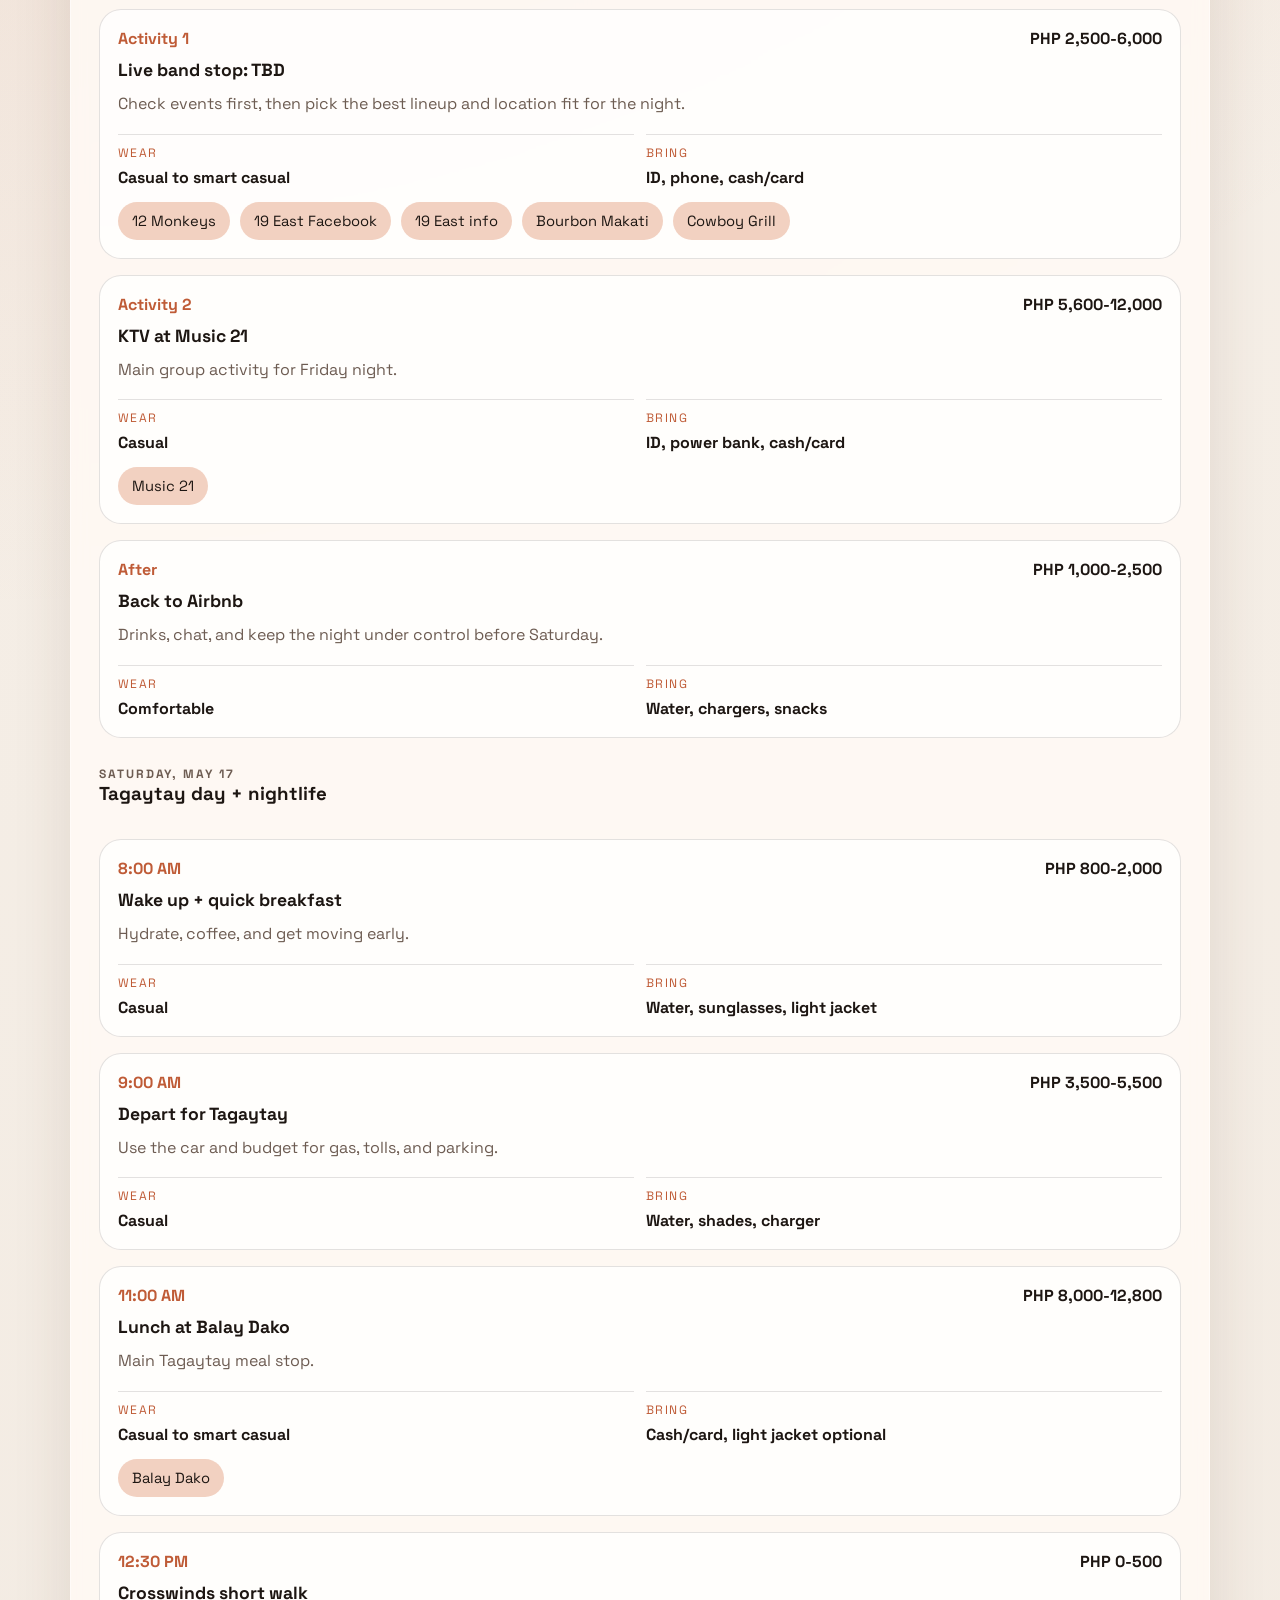
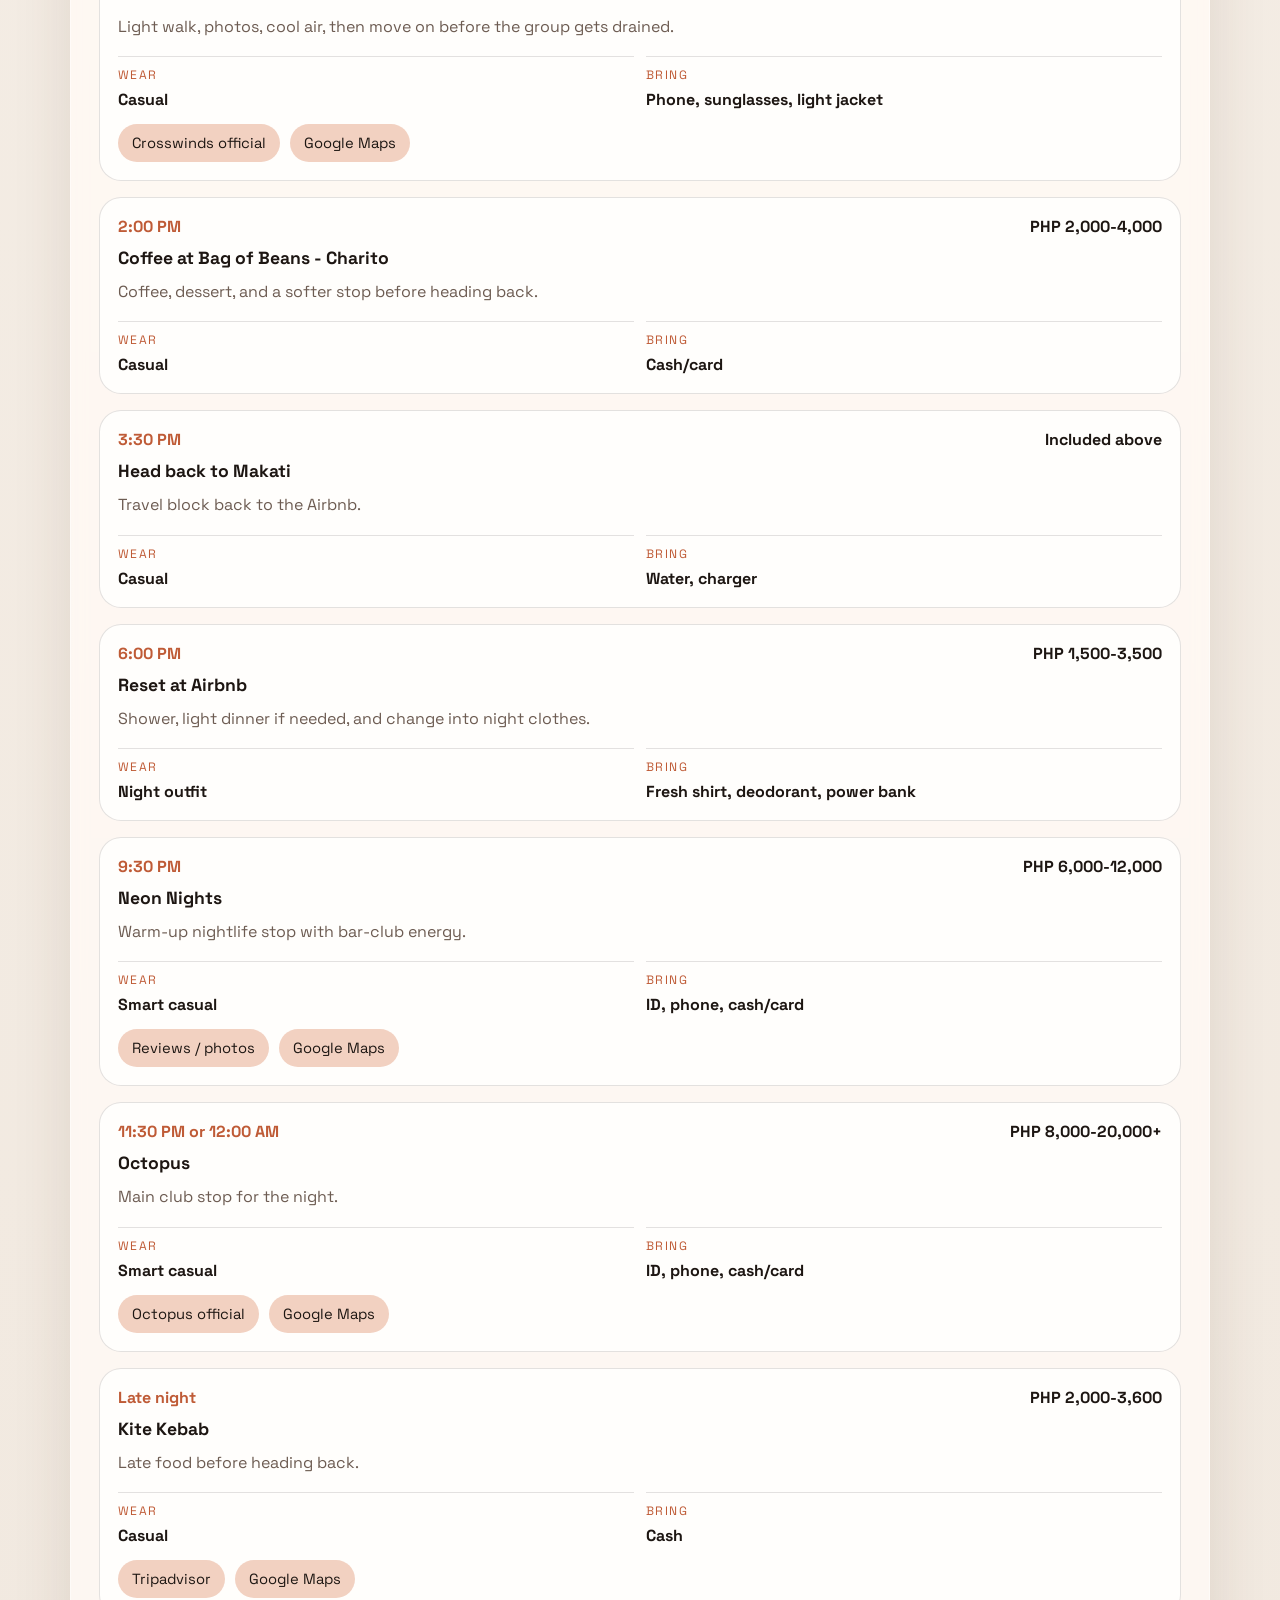
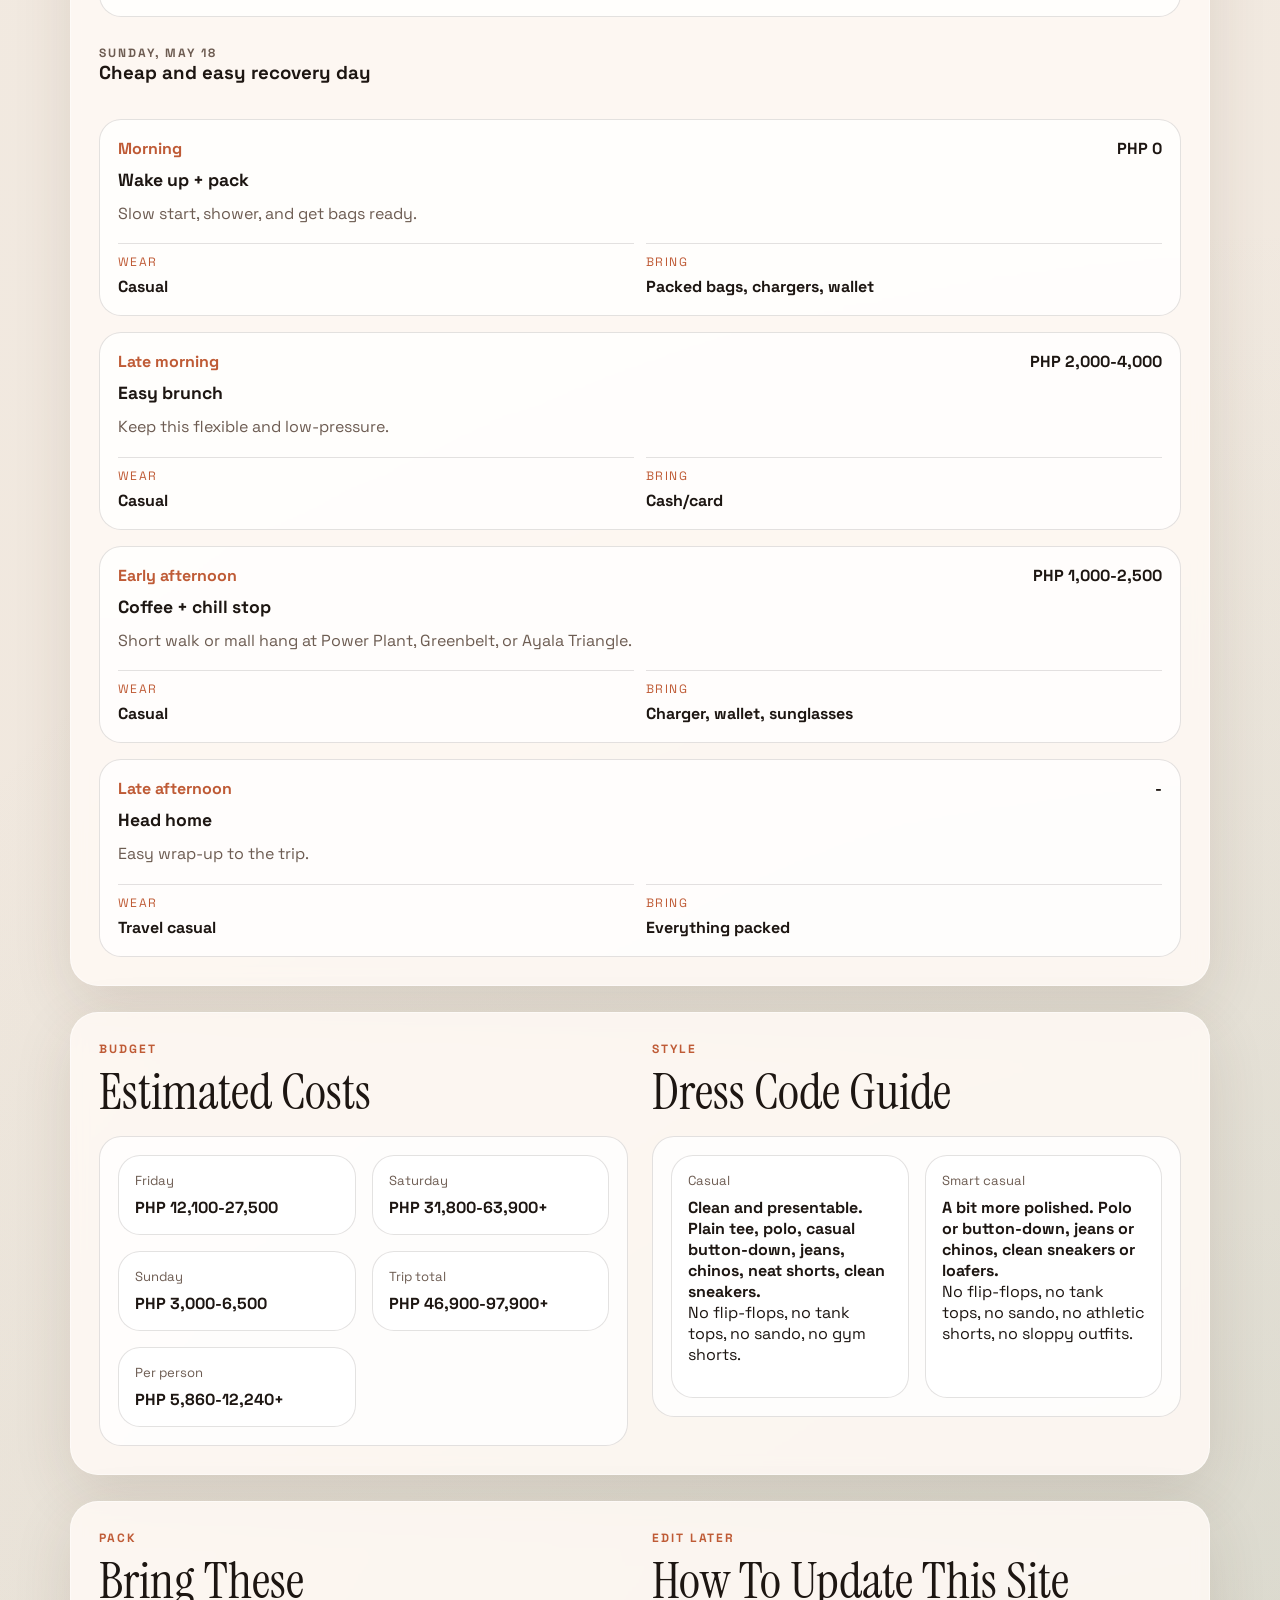
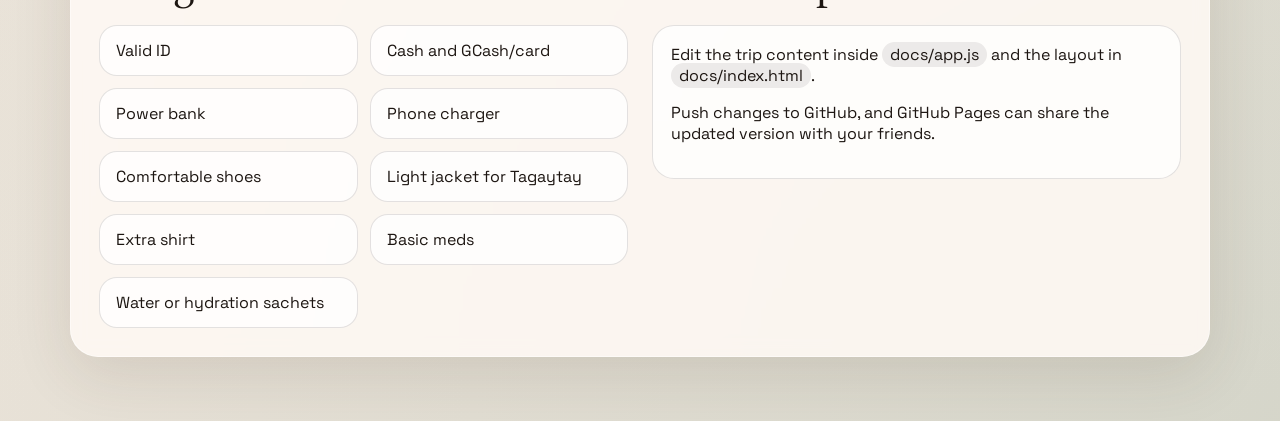
==== commit dae43741: "Update site title to Jayson’s Last Single Weekend" ====
--- a/docs/index.html
+++ b/docs/index.html
@@ -3,7 +3,7 @@
   <head>
     <meta charset="UTF-8" />
     <meta name="viewport" content="width=device-width, initial-scale=1.0" />
-    <title>Philippines May 2026</title>
+    <title>Jayson's Last Single Weekend</title>
     <meta
       name="description"
       content="A shareable weekend itinerary for May 16 to May 18, 2026."
@@ -20,7 +20,7 @@
     <div class="page-shell">
       <header class="hero">
         <p class="eyebrow">May 16 to May 18, 2026</p>
-        <h1>Philippines Weekend Plan</h1>
+        <h1>Jayson's Last Single Weekend</h1>
         <p class="hero-copy">
           A cleaner shared itinerary for the crew: lighter Friday, scenic
           Saturday, and an easy Sunday reset.
